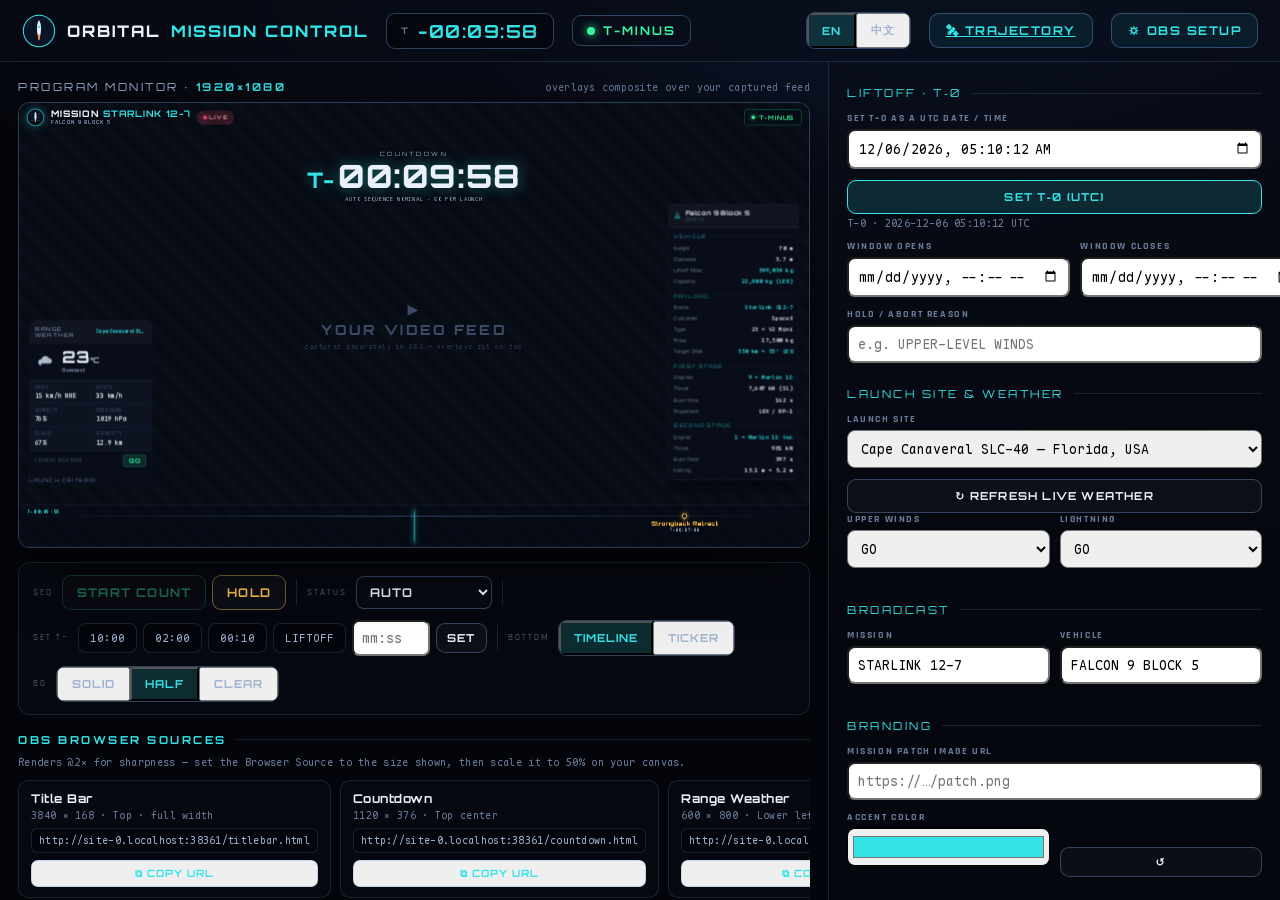
==== index.html @ 7baa27e3 "new features" ====
<!DOCTYPE html>
<html lang="en">
<head>
<meta charset="UTF-8" />
<meta name="viewport" content="width=device-width, initial-scale=1.0" />
<title>ORBITAL · Mission Control</title>
<link rel="preconnect" href="https://fonts.googleapis.com" />
<link rel="preconnect" href="https://fonts.gstatic.com" crossorigin />
<link href="https://fonts.googleapis.com/css2?family=Orbitron:wght@500;600;700;800;900&family=Rajdhani:wght@500;600;700&family=JetBrains+Mono:wght@400;500;700&display=swap" rel="stylesheet" />
<link rel="stylesheet" href="styles.css" />
<style>
body{background:radial-gradient(1200px 700px at 75% -10%,#101a33 0%,#080b16 45%,#04050a 100%);overflow:hidden}
.app{display:grid;grid-template-rows:auto 1fr;height:100vh}

/* header */
.c-top{display:flex;align-items:center;gap:18px;padding:12px 22px;border-bottom:1px solid var(--line);background:rgba(8,12,22,.6);backdrop-filter:blur(10px)}
.c-brand{display:flex;align-items:center;gap:11px;font-family:var(--display);font-weight:800;letter-spacing:2px;font-size:16px}
.c-brand svg{width:34px;height:34px}
.c-brand span{color:var(--cyan)}
.c-mini{display:flex;align-items:center;gap:8px;padding:6px 14px;border-radius:9px;border:1px solid var(--line-strong);background:rgba(0,0,0,.3);font-family:var(--display);font-weight:700;letter-spacing:1.5px}
.c-mini .lab{font-size:9px;color:var(--txt-faint);letter-spacing:2px}
.c-mini #c-clock{font-size:18px;font-variant-numeric:tabular-nums;color:var(--cyan)}
.c-status{display:flex;align-items:center;gap:8px;font-family:var(--display);font-weight:700;font-size:12px;letter-spacing:2px;padding:7px 14px;border-radius:9px;border:1px solid var(--line-strong)}
.c-status .d{width:8px;height:8px;border-radius:50%;background:currentColor;box-shadow:0 0 10px currentColor}
.c-status.go{color:var(--go)}.c-status.flight{color:#9cc0ff}.c-status.hold{color:var(--hold)}.c-status.standby{color:var(--txt-dim)}.c-status.count{color:var(--cyan)}.c-status.scrub{color:var(--orange)}.c-status.success{color:var(--go)}.c-status.destroyed{color:var(--nogo)}
.statsel{padding:7px 9px;border-radius:8px;border:1px solid var(--line-strong);background:rgba(8,12,22,.7);color:var(--txt);font-family:var(--display);font-weight:700;font-size:12px;letter-spacing:1px;cursor:pointer}
.statsel:hover{border-color:var(--cyan-deep)}
.spacer{flex:1}
.hbtn{padding:9px 16px;border:1px solid var(--line-strong);border-radius:10px;background:rgba(52,227,230,.07);color:var(--cyan);font-family:var(--display);font-weight:700;font-size:12px;letter-spacing:1.5px}
.hbtn:hover{background:rgba(52,227,230,.16)}

/* body split */
.c-body{display:grid;grid-template-columns:1fr 452px;min-height:0}
.c-left{display:flex;flex-direction:column;min-width:0;padding:18px 18px 0;gap:14px;overflow:hidden}
.c-right{border-left:1px solid var(--line);background:rgba(7,10,18,.5);overflow-y:auto;padding:18px 18px 60px}

/* preview monitor */
.monitor-wrap{position:relative}
.monitor-cap{display:flex;align-items:center;justify-content:space-between;margin-bottom:8px}
.monitor-cap .t{font-family:var(--display);font-size:11px;letter-spacing:2.5px;color:var(--txt-dim)}
.monitor-cap .t b{color:var(--cyan)}
.monitor-cap .legend{font-size:10px;color:var(--txt-faint);font-family:var(--mono)}
.monitor{position:relative;width:100%;aspect-ratio:16/9;border:1px solid var(--line-strong);border-radius:12px;overflow:hidden;background:#020306;box-shadow:0 20px 60px rgba(0,0,0,.5)}
.stage1080{position:absolute;top:0;left:0;width:1920px;height:1080px;transform-origin:top left}
.feed-note{position:absolute;inset:0;display:flex;flex-direction:column;align-items:center;justify-content:center;gap:10px;
  background:repeating-linear-gradient(45deg,#070b14,#070b14 22px,#090e18 22px,#090e18 44px);
  color:#3c4a63;font-family:var(--display);font-weight:800;letter-spacing:6px;font-size:34px;text-align:center}
.feed-note small{font-family:var(--mono);font-weight:400;letter-spacing:2px;font-size:15px;color:#2f3b52}
.ov{position:absolute;border:0;background:transparent;pointer-events:none}
.ov.hidden{display:none}

/* transport */
.transport{display:flex;align-items:center;gap:10px;flex-wrap:wrap;padding:12px 14px;border:1px solid var(--line);border-radius:12px;background:rgba(8,12,22,.5)}
.cg{display:flex;align-items:center;gap:6px}
.cg .gl{font-size:9px;letter-spacing:2px;color:var(--txt-faint);text-transform:uppercase;margin-right:3px}
.btn{padding:9px 14px;border:1px solid var(--line-strong);border-radius:9px;background:rgba(255,255,255,.03);font-family:var(--display);font-weight:700;font-size:12px;letter-spacing:1.2px;color:var(--txt);transition:.16s;white-space:nowrap}
.btn:hover{background:rgba(255,255,255,.09);border-color:var(--cyan-deep)}
.btn.go{color:var(--go);border-color:rgba(55,245,160,.45)}.btn.go:hover{background:rgba(55,245,160,.14)}
.btn.hold{color:var(--hold);border-color:rgba(255,194,77,.45)}.btn.hold:hover{background:rgba(255,194,77,.14)}
.btn.nogo{color:var(--nogo);border-color:rgba(255,85,110,.45)}.btn.nogo:hover{background:rgba(255,85,110,.14)}
.btn.sm{padding:7px 10px;font-size:11px}
.btn.disabled{opacity:.38;pointer-events:none}
.btn.on{background:rgba(52,227,230,.16);border-color:var(--cyan);color:var(--cyan)}
.preset{padding:7px 11px;border:1px solid var(--line);border-radius:8px;background:rgba(0,0,0,.3);font-family:var(--mono);font-size:11px;color:var(--txt-dim)}
.preset:hover{color:var(--cyan);border-color:var(--cyan-deep)}
.divider{width:1px;height:26px;background:var(--line)}
.seg{display:flex;border:1px solid var(--line-strong);border-radius:9px;overflow:hidden}
.seg button{padding:8px 13px;font-family:var(--display);font-weight:700;font-size:11px;letter-spacing:1px;color:var(--txt-dim)}
.seg button.on{background:rgba(52,227,230,.16);color:var(--cyan)}
input,select{font-family:var(--mono)}

/* sources */
.sources{flex:1;overflow-y:auto;padding-bottom:18px}
.sources h3{font-family:var(--display);font-size:11px;letter-spacing:2.5px;color:var(--cyan);margin:4px 0 10px;display:flex;align-items:center;gap:10px}
.sources h3::after{content:'';flex:1;height:1px;background:var(--line)}
.src-grid{display:grid;grid-template-columns:1fr 1fr 1fr;gap:9px}
.src{border:1px solid var(--line);border-radius:10px;padding:10px 12px;background:rgba(8,12,22,.5)}
.src .n{font-family:var(--display);font-weight:700;font-size:12px;letter-spacing:.5px}
.src .meta{font-family:var(--mono);font-size:10px;color:var(--txt-faint);margin-top:3px}
.src .url{font-family:var(--mono);font-size:10px;color:var(--txt-dim);margin-top:6px;white-space:nowrap;overflow:hidden;text-overflow:ellipsis;background:rgba(0,0,0,.35);padding:5px 7px;border-radius:6px;border:1px solid var(--line)}
.src .cp{margin-top:7px;width:100%;padding:6px;border:1px solid var(--line-strong);border-radius:7px;color:var(--cyan);font-family:var(--display);font-weight:700;font-size:10px;letter-spacing:1px}
.src .cp:hover{background:rgba(52,227,230,.12)}

/* right panel forms */
.sec{margin:6px 0 12px;font-family:var(--display);font-size:11px;letter-spacing:2.5px;color:var(--cyan);text-transform:uppercase;display:flex;align-items:center;gap:10px}
.sec:not(:first-child){margin-top:24px}
.sec::after{content:'';flex:1;height:1px;background:var(--line)}
.sec-opt{display:flex;align-items:center;gap:10px;margin:24px 0 12px;font-family:var(--display);font-size:11px;letter-spacing:2.5px;color:var(--cyan);text-transform:uppercase}
.sec-opt .ln{flex:1;height:1px;background:var(--line)}
.sec-opt.off{color:var(--txt-faint)}
.sw{position:relative;width:34px;height:18px;flex:none;cursor:pointer}
.sw input{opacity:0;width:0;height:0;position:absolute}
.sw > span{position:absolute;inset:0;background:rgba(255,255,255,.08);border:1px solid var(--line-strong);border-radius:20px;transition:.2s}
.sw > span::before{content:'';position:absolute;width:12px;height:12px;border-radius:50%;background:var(--txt-dim);top:2px;left:2px;transition:.2s}
.sw input:checked + span{background:rgba(52,227,230,.25);border-color:var(--cyan)}
.sw input:checked + span::before{transform:translateX(16px);background:var(--cyan)}
.opt-fields.hidden{display:none}
.field{margin-bottom:11px}
.field label{display:block;font-size:10px;letter-spacing:1.6px;color:var(--txt-faint);text-transform:uppercase;margin-bottom:5px;font-weight:700}
.field input,.field select{width:100%;padding:8px 9px;border-radius:8px}
.frow{display:grid;grid-template-columns:1fr 1fr;gap:10px}
.tpl-bar{display:flex;gap:6px;margin-bottom:12px;align-items:center}
.tpl-bar select{flex:1;padding:8px 9px;border-radius:8px;min-width:0}
.tpl-bar .btn{padding:8px 10px;font-size:10px}
.ev-editor{display:flex;flex-direction:column;gap:7px}
.ev-row{display:grid;grid-template-columns:92px 1fr auto auto;gap:6px;align-items:center}
.ev-row input{width:100%;padding:7px 8px;border-radius:7px}
.ev-row .ic{width:30px;height:30px;border:1px solid var(--line);border-radius:7px;display:flex;align-items:center;justify-content:center;font-size:14px}
.ev-row .star{color:var(--cyan)}.ev-row .star:hover{background:rgba(52,227,230,.1)}
.ev-row .del{color:var(--nogo)}.ev-row .del:hover{background:rgba(255,85,110,.12)}
.add-ev{margin-top:9px;width:100%;padding:9px;border:1px dashed var(--line-strong);border-radius:8px;color:var(--cyan);font-family:var(--display);font-weight:700;font-size:11px;letter-spacing:1.5px}
.add-ev:hover{background:rgba(52,227,230,.08)}
.hint{font-size:10.5px;color:var(--txt-faint);line-height:1.5;margin:2px 0 8px;font-family:var(--mono)}
.foot-row{display:flex;gap:10px;margin-top:18px}
.foot-row .btn{flex:1;text-align:center;padding:11px}
.btn.primary{background:rgba(52,227,230,.14);border-color:var(--cyan);color:var(--cyan)}

/* help modal */
.scrim{position:fixed;inset:0;background:rgba(2,4,10,.7);backdrop-filter:blur(4px);display:none;z-index:50;align-items:center;justify-content:center}
.scrim.on{display:flex}
.modal{width:620px;max-width:92vw;max-height:86vh;overflow-y:auto;background:linear-gradient(180deg,#0a0e1c,#070a14);border:1px solid var(--line-strong);border-radius:16px;padding:26px 28px}
.modal h2{font-family:var(--display);letter-spacing:2px;font-size:18px;margin-bottom:6px}
.modal h2 span{color:var(--cyan)}
.modal ol{margin:14px 0 14px 20px;line-height:1.85;font-size:14px;color:var(--txt-dim)}
.modal ol b{color:var(--txt)}
.modal code{font-family:var(--mono);background:rgba(52,227,230,.1);color:var(--cyan);padding:2px 6px;border-radius:5px;font-size:12.5px}
.modal .close{margin-top:14px;width:100%;padding:12px;border:1px solid var(--cyan);border-radius:10px;background:rgba(52,227,230,.12);color:var(--cyan);font-family:var(--display);font-weight:700;letter-spacing:1.5px}
.toast{position:fixed;bottom:24px;left:50%;transform:translateX(-50%) translateY(20px);z-index:60;background:rgba(8,12,22,.95);border:1px solid var(--cyan);color:var(--cyan);font-family:var(--display);font-weight:700;letter-spacing:2px;font-size:13px;padding:11px 22px;border-radius:10px;opacity:0;transition:.25s}
.toast.show{opacity:1;transform:translateX(-50%) translateY(0)}
</style>
</head>
<body>
<div class="app">
  <header class="c-top">
    <div class="c-brand">
      <svg viewBox="0 0 100 100"><circle cx="50" cy="50" r="46" fill="#0b1326" stroke="#34e3e6" stroke-width="3"/><path d="M50 18 C58 30 58 52 50 78 C42 52 42 30 50 18Z" fill="#eaf1fb"/><path d="M50 78 C46 70 46 64 50 58 C54 64 54 70 50 78Z" fill="#ff8a3d"/><circle cx="50" cy="38" r="3.5" fill="#34e3e6"/></svg>
      ORBITAL <span data-i18n="c_title">MISSION&nbsp;CONTROL</span>
    </div>
    <div class="c-mini"><span class="lab">T</span><span id="c-clock">−00:00:00</span></div>
    <div class="c-status standby" id="c-status"><span class="d"></span><span id="c-status-t">STANDBY</span></div>
    <div class="spacer"></div>
    <div class="seg" id="lang-seg"><button id="lang-en">EN</button><button id="lang-zh">中文</button></div>
    <a class="hbtn" id="btn-traj" href="trajectory.html" target="_blank" rel="noopener" data-i18n="c_trajectory">🛰 TRAJECTORY</a>
    <button class="hbtn" id="btn-help" data-i18n="c_obs_setup">⛭ OBS SETUP</button>
  </header>

  <div class="c-body">
    <!-- LEFT: preview + transport + sources -->
    <section class="c-left">
      <div class="monitor-wrap">
        <div class="monitor-cap">
          <div class="t"><span data-i18n="c_monitor">PROGRAM MONITOR</span> · <b>1920×1080</b></div>
          <div class="legend" data-i18n="c_monitor_legend">overlays composite over your captured feed</div>
        </div>
        <div class="monitor" id="monitor">
          <div class="stage1080" id="stage1080">
            <div class="feed-note">▶ <span data-i18n="c_feed_note">YOUR VIDEO FEED</span><small data-i18n="c_feed_sub">captured separately in OBS — overlays sit on top</small></div>
            <iframe class="ov" id="ov-title"     src="titlebar.html?s=1"  scrolling="no" style="left:0;top:0;width:1920px;height:84px"></iframe>
            <iframe class="ov" id="ov-countdown" src="countdown.html?s=1" scrolling="no" style="left:680px;top:84px;width:560px;height:188px"></iframe>
            <iframe class="ov" id="ov-weather"   src="weather.html?s=1"   scrolling="no" style="left:24px;top:528px;width:300px;height:400px"></iframe>
            <iframe class="ov" id="ov-rocket"    src="rocket.html?s=1"    scrolling="no" style="left:1576px;top:244px;width:320px;height:706px"></iframe>
            <iframe class="ov" id="ov-timeline"  src="timeline.html?s=1"  scrolling="no" style="left:0;top:976px;width:1920px;height:104px"></iframe>
            <iframe class="ov" id="ov-ticker"    src="ticker.html?s=1"    scrolling="no" style="left:0;top:1008px;width:1920px;height:72px"></iframe>
          </div>
        </div>
      </div>

      <div class="transport">
        <div class="cg"><span class="gl" data-i18n="c_seq">SEQ</span>
          <button class="btn go" id="btn-start" data-i18n="c_start">START COUNT</button>
          <button class="btn hold" id="btn-hold">HOLD</button>
        </div>
        <div class="divider"></div>
        <div class="cg"><span class="gl" data-i18n="c_status">STATUS</span>
          <select id="sel-status" class="statsel"></select>
        </div>
        <div class="divider"></div>
        <div class="cg"><span class="gl" data-i18n="c_sett">SET T−</span>
          <button class="preset" data-t="600">10:00</button>
          <button class="preset" data-t="120">02:00</button>
          <button class="preset" data-t="10">00:10</button>
          <button class="preset" data-t="0" data-i18n="c_liftoff">LIFTOFF</button>
          <input id="set-input" data-i18n-ph="ph_mmss" placeholder="mm:ss" style="width:78px;padding:7px 8px;border-radius:7px" />
          <button class="btn sm" id="btn-set" data-i18n="c_set">SET</button>
        </div>
        <div class="divider"></div>
        <div class="cg"><span class="gl" data-i18n="c_bottom">BOTTOM</span>
          <div class="seg"><button id="seg-tl" class="on" data-i18n="c_timeline">TIMELINE</button><button id="seg-tk" data-i18n="c_ticker">TICKER</button></div>
        </div>
        <div class="cg"><span class="gl" data-i18n="c_bg">BG</span>
          <div class="seg" id="bg-seg"><button id="bg-solid" data-i18n="c_bg_solid">SOLID</button><button id="bg-half" data-i18n="c_bg_half">HALF</button><button id="bg-clear" data-i18n="c_bg_clear">CLEAR</button></div>
        </div>
      </div>

      <div class="sources">
        <h3 data-i18n="c_sources">OBS BROWSER SOURCES</h3>
        <div class="hint" data-i18n="src_dpi" style="margin:-2px 0 10px">Renders @2× for sharpness — set the Browser Source to the size shown, then scale it to 50% on your canvas.</div>
        <div class="src-grid" id="src-grid"></div>
      </div>
    </section>

    <!-- RIGHT: config -->
    <aside class="c-right">
      <div class="sec" data-i18n="sec_t0">Liftoff · T‑0</div>
      <div class="field"><label data-i18n="f_t0utc">Set T‑0 as a UTC date / time</label><input type="datetime-local" id="f-t0utc" step="1" /></div>
      <button class="btn sm primary" id="btn-t0utc" style="width:100%;padding:9px" data-i18n="c_sett0utc">SET T‑0 (UTC)</button>
      <div class="hint" id="t0-readout">T‑0: not set</div>
      <div class="frow"><div class="field"><label data-i18n="c_win_open">Window opens (UTC)</label><input type="datetime-local" id="f-winopen" step="60" /></div><div class="field"><label data-i18n="c_win_close">Window closes (UTC)</label><input type="datetime-local" id="f-winclose" step="60" /></div></div>
      <div class="field"><label data-i18n="c_holdreason">Hold / abort reason</label><input id="f-holdReason" placeholder="e.g. UPPER-LEVEL WINDS" /></div>

      <div class="sec" data-i18n="sec_site_wx">Launch Site &amp; Weather</div>
      <div class="field"><label data-i18n="f_site">Launch Site</label><select id="f-site"></select></div>
      <button class="btn sm" id="btn-wx" style="width:100%;padding:9px" data-i18n="c_refresh_wx">↻ REFRESH LIVE WEATHER</button>
      <div class="frow"><div class="field"><label data-i18n="wx_c_upperwind">Upper Winds</label><select id="f-cwUpper"><option value="go">GO</option><option value="nogo">NO-GO</option></select></div><div class="field"><label data-i18n="wx_c_lightning">Lightning</label><select id="f-cwLight"><option value="go">GO</option><option value="nogo">NO-GO</option></select></div></div>

      <div class="sec" data-i18n="sec_broadcast">Broadcast</div>
      <div class="frow">
        <div class="field"><label data-i18n="f_mission">Mission</label><input id="f-mission" /></div>
        <div class="field"><label data-i18n="f_vehicle">Vehicle</label><input id="f-vehicle" /></div>
      </div>

      <div class="sec" data-i18n="c_branding">Branding</div>
      <div class="field"><label data-i18n="c_patch">Mission patch image URL</label><input id="f-patch" placeholder="https://…/patch.png" /></div>
      <div class="frow" style="align-items:flex-end"><div class="field"><label data-i18n="c_accent">Accent color</label><input type="color" id="f-accent" style="height:38px;padding:3px;cursor:pointer" /></div><button class="btn sm" id="btn-accent-reset" title="Reset accent">↺</button></div>

      <div class="sec" data-i18n="sec_vspec">Vehicle Spec</div>
      <div class="tpl-bar">
        <select id="tpl-select" title="Built-in vehicle presets"></select>
        <button class="btn sm" id="tpl-load" data-i18n="c_loadpreset">LOAD PRESET</button>
      </div>
      <div class="tpl-bar">
        <button class="btn sm primary" id="prof-save" style="flex:1" data-i18n="c_saveprofile">⤓ SAVE PROFILE</button>
        <button class="btn sm" id="prof-load" style="flex:1" data-i18n="c_loadprofile">⤒ LOAD PROFILE</button>
      </div>
      <div class="hint" data-i18n="c_profile_hint">A profile is one .json file with the rocket spec and the flight timeline — easy to reload or share.</div>
      <div class="frow"><div class="field"><label data-i18n="f_name">Name</label><input id="f-name" /></div><div class="field"><label data-i18n="f_operator">Operator</label><input id="f-operator" /></div></div>
      <div class="frow"><div class="field"><label data-i18n="f_height">Height</label><input id="f-height" /></div><div class="field"><label data-i18n="f_diameter">Diameter</label><input id="f-diameter" /></div></div>
      <div class="frow"><div class="field"><label data-i18n="f_mass">Liftoff Mass</label><input id="f-mass" /></div><div class="field"><label data-i18n="f_payload">Capacity (LEO)</label><input id="f-payload" /></div></div>

      <div class="sec-opt off" id="sec-p"><span data-i18n="sec_payload">Payload</span> <span class="ln"></span><label class="sw"><input type="checkbox" id="en-p"><span></span></label></div>
      <div class="opt-fields hidden" id="fields-p">
        <div class="frow"><div class="field"><label data-i18n="p_name">Name</label><input id="f-pName" /></div><div class="field"><label data-i18n="p_customer">Customer</label><input id="f-pCustomer" /></div></div>
        <div class="field"><label data-i18n="p_type">Type</label><input id="f-pType" /></div>
        <div class="frow"><div class="field"><label data-i18n="p_mass">Mass</label><input id="f-pMass" /></div><div class="field"><label data-i18n="p_orbit">Target Orbit</label><input id="f-pOrbit" /></div></div>
      </div>

      <div class="sec-opt off" id="sec-b"><span data-i18n="sec_boosters">Boosters</span> <span class="ln"></span><label class="sw"><input type="checkbox" id="en-b"><span></span></label></div>
      <div class="opt-fields hidden" id="fields-b">
        <div class="field"><label data-i18n="f_motors">Motors</label><input id="f-bEng" data-i18n-ph="ph_boosters" placeholder="e.g. 4 × GEM-63" /></div>
        <div class="frow"><div class="field"><label data-i18n="f_thrust">Thrust</label><input id="f-bThrust" /></div><div class="field"><label data-i18n="f_burn">Burn Time</label><input id="f-bBurn" /></div></div>
      </div>

      <div class="sec" data-i18n="sec_s1">First Stage</div>
      <div class="field"><label data-i18n="f_engines">Engines</label><input id="f-s1eng" /></div>
      <div class="frow"><div class="field"><label data-i18n="f_thrust">Thrust</label><input id="f-s1thrust" /></div><div class="field"><label data-i18n="f_burn">Burn Time</label><input id="f-s1burn" /></div></div>
      <div class="field"><label data-i18n="f_prop">Propellant</label><input id="f-s1prop" /></div>

      <div class="sec" data-i18n="sec_s2">Second Stage</div>
      <div class="field"><label data-i18n="f_engine">Engine</label><input id="f-s2eng" /></div>
      <div class="frow"><div class="field"><label data-i18n="f_thrust">Thrust</label><input id="f-s2thrust" /></div><div class="field"><label data-i18n="f_burn">Burn Time</label><input id="f-s2burn" /></div></div>
      <div class="field"><label data-i18n="f_fairing">Fairing</label><input id="f-fairing" /></div>

      <div class="sec-opt off" id="sec-s3"><span data-i18n="sec_s3">Third Stage</span> <span class="ln"></span><label class="sw"><input type="checkbox" id="en-s3"><span></span></label></div>
      <div class="opt-fields hidden" id="fields-s3">
        <div class="field"><label data-i18n="f_engine">Engine</label><input id="f-s3eng" /></div>
        <div class="frow"><div class="field"><label data-i18n="f_thrust">Thrust</label><input id="f-s3thrust" /></div><div class="field"><label data-i18n="f_burn">Burn Time</label><input id="f-s3burn" /></div></div>
      </div>

      <div class="sec-opt off" id="sec-us"><span data-i18n="sec_us">Upper Stage</span> <span class="ln"></span><label class="sw"><input type="checkbox" id="en-us"><span></span></label></div>
      <div class="opt-fields hidden" id="fields-us">
        <div class="field"><label data-i18n="f_engine">Engine</label><input id="f-usEng" data-i18n-ph="ph_upper" placeholder="e.g. kick stage / Centaur" /></div>
        <div class="frow"><div class="field"><label data-i18n="f_thrust">Thrust</label><input id="f-usThrust" /></div><div class="field"><label data-i18n="f_burn">Burn Time</label><input id="f-usBurn" /></div></div>
      </div>

      <div class="sec" data-i18n="sec_ftimeline">Flight Timeline</div>
      <div class="hint" data-i18n="c_timeline_hint">Time accepts T+02:35, -1:00, or 145 (seconds). ★ marks a major milestone. Events drive the moving timeline &amp; the “next event” callouts.</div>
      <div class="ev-editor" id="ev-editor"></div>
      <button class="add-ev" id="add-ev" data-i18n="c_addevent">+ ADD EVENT</button>

      <div class="foot-row">
        <button class="btn nogo" id="btn-reset" data-i18n="c_reset">RESET ALL</button>
      </div>
    </aside>
  </div>
</div>

<!-- help -->
<div class="scrim" id="scrim">
  <div class="modal">
    <h2 data-i18n="h_title">OBS SETUP</h2>
    <p class="hint" data-i18n="h_intro">This control panel runs the show. Each overlay is its own transparent page you add to OBS as a Browser Source — they all sync to whatever you do here.</p>
    <ol>
      <li data-i18n="h_li1">In OBS: + → Browser for each source. Tick “Local file” (or paste the served URL) and set the listed size.</li>
      <li data-i18n="h_li2">Position &amp; scale each source on your canvas — the Program Monitor here shows the reference layout.</li>
      <li data-i18n="h_li3">Add your video capture (window / display / camera) as the bottom layer so overlays sit on top.</li>
      <li data-i18n="h_li4">Keep this page open (it can be its own dock / window). Every control here updates all sources instantly.</li>
      <li data-i18n="h_li5">Use TIMELINE or TICKER for the lower band — enable the matching OBS source.</li>
    </ol>
    <p class="hint" data-i18n="h_sync">Sync uses the browser’s shared storage on this machine. For best reliability serve the folder over a local URL and use that URL for every source + this panel.</p>
    <button class="close" id="help-close" data-i18n="h_gotit">GOT IT</button>
  </div>
</div>

<input type="file" id="profile-file" accept=".json,application/json" style="display:none" />
<div class="toast" id="toast"></div>

<script src="common.js"></script>
<script>
let state = readState();

const SOURCES=[
  {f:'titlebar.html', nk:'src_titlebar',  size:'3840 × 168',       pk:'pos_top'},
  {f:'countdown.html',nk:'src_countdown', size:'1120 × 376',       pk:'pos_topcenter'},
  {f:'weather.html',  nk:'src_weather',   size:'600 × 800',        pk:'pos_lowerleft'},
  {f:'rocket.html',   nk:'src_rocket',    size:'640 × 1344–1900',  pk:'pos_right'},
  {f:'timeline.html', nk:'src_timeline',  size:'3840 × 208',       pk:'pos_bottom'},
  {f:'ticker.html',   nk:'src_ticker',    size:'3840 × 144',       pk:'pos_bottom_alt'},
];

/* ---- built-in vehicle presets (spec only) ---- */
const BUILTIN_TEMPLATES=[
  {name:'Falcon 9 Block 5', rocket:{name:'Falcon 9 Block 5',operator:'SPACEX',height:'70 m',diameter:'3.7 m',mass:'549,054 kg',payload:'22,800 kg (LEO)',s1eng:'9 × Merlin 1D',s1thrust:'7,607 kN (SL)',s1burn:'162 s',s1prop:'LOX / RP-1',s2eng:'1 × Merlin 1D Vac',s2thrust:'981 kN',s2burn:'397 s',fairing:'13.1 m × 5.2 m'}},
  {name:'Long March 2F', rocket:{name:'Long March 2F',operator:'CASC',height:'62 m',diameter:'3.35 m',mass:'464,000 kg',payload:'8,400 kg (LEO)',hasB:true,bEng:'4 × YF-20B (strap-on)',bThrust:'2,962 kN',bBurn:'128 s',s1eng:'4 × YF-20B (core)',s1thrust:'2,962 kN (SL)',s1burn:'160 s',s1prop:'N₂O₄ / UDMH',s2eng:'1 × YF-24B',s2thrust:'742 kN',s2burn:'300 s',fairing:'LES tower · ⌀3.8 m'}},
  {name:'Long March 5', rocket:{name:'Long March 5',operator:'CASC',height:'57 m',diameter:'5.0 m',mass:'869,000 kg',payload:'25,000 kg (LEO)',hasB:true,bEng:'4 × (2 × YF-100)',bThrust:'9,807 kN',bBurn:'173 s',s1eng:'2 × YF-77 (core)',s1thrust:'1,400 kN',s1burn:'475 s',s1prop:'LH₂/LOX · LOX/Kero',s2eng:'2 × YF-75D',s2thrust:'176 kN',s2burn:'700 s',fairing:'12.3 m × 5.2 m'}},
  {name:'Electron', rocket:{name:'Electron',operator:'ROCKET LAB',height:'18 m',diameter:'1.2 m',mass:'13,000 kg',payload:'300 kg (LEO)',s1eng:'9 × Rutherford',s1thrust:'224 kN (SL)',s1burn:'154 s',s1prop:'LOX / RP-1',s2eng:'1 × Rutherford Vac',s2thrust:'25.8 kN',s2burn:'343 s',fairing:'2.5 m × 1.2 m',hasUS:true,usEng:'1 × Curie (kick)',usThrust:'0.12 kN',usBurn:'restartable'}},
];
function buildTemplateSelect(){
  $('tpl-select').innerHTML=BUILTIN_TEMPLATES.map(t=>`<option value="${esc(t.name)}">${esc(t.name)}</option>`).join('');
}
$('tpl-load').onclick=()=>{
  const t=BUILTIN_TEMPLATES.find(x=>x.name===$('tpl-select').value); if(!t) return;
  state.rocket=Object.assign({}, t.rocket);
  state.vehicle=(t.rocket.name||state.vehicle).toUpperCase();
  commit(); fillForms(); toast('PRESET LOADED');
};

/* ---- profile files (rocket spec + flight timeline, portable) ---- */
const safeName = s => (String(s||'profile').trim().replace(/[^\w.-]+/g,'_').slice(0,60) || 'profile');
$('prof-save').onclick=()=>{
  const data={ type:'orbital-profile', version:1, name:state.rocket.name, mission:state.mission, vehicle:state.vehicle,
               rocket:Object.assign({},state.rocket), events:state.events.map(e=>({t:e.t,l:e.l,m:!!e.m})) };
  const blob=new Blob([JSON.stringify(data,null,2)],{type:'application/json'});
  const url=URL.createObjectURL(blob);
  const a=document.createElement('a'); a.href=url; a.download=safeName(state.rocket.name)+'.orbital.json';
  document.body.appendChild(a); a.click(); a.remove(); URL.revokeObjectURL(url);
  toast('PROFILE SAVED');
};
$('prof-load').onclick=()=>$('profile-file').click();
$('profile-file').onchange=e=>{ const f=e.target.files[0]; if(f) loadProfileFile(f); e.target.value=''; };
function loadProfileFile(file){
  const r=new FileReader();
  r.onload=()=>{
    let d; try{ d=JSON.parse(r.result); }catch(_){ toast('INVALID FILE'); return; }
    if(!d || typeof d!=='object' || !d.rocket){ toast('NOT AN ORBITAL PROFILE'); return; }
    state.rocket=Object.assign({}, d.rocket);
    if(Array.isArray(d.events)) state.events=d.events.map(ev=>({t:Number(ev.t)||0, l:String(ev.l||''), m:!!ev.m}));
    if(typeof d.mission==='string') state.mission=d.mission;
    if(typeof d.vehicle==='string') state.vehicle=d.vehicle;
    commit(); fillForms(); buildEventEditor();
    toast('PROFILE LOADED · '+(d.rocket.name||'unnamed'));
  };
  r.onerror=()=>toast('READ ERROR');
  r.readAsText(file);
}

/* ---- commit: write shared state, all overlays + preview update ---- */
function commit(){ writeState(state); reflectT0(); }

/* ---- UTC T-0 helpers ---- */
const p2=n=>String(n).padStart(2,'0');
function utcString(ms){ const d=new Date(ms); return `${d.getUTCFullYear()}-${p2(d.getUTCMonth()+1)}-${p2(d.getUTCDate())} ${p2(d.getUTCHours())}:${p2(d.getUTCMinutes())}:${p2(d.getUTCSeconds())} UTC`; }
function epochToUTCLocalInput(ms){ const d=new Date(ms); return `${d.getUTCFullYear()}-${p2(d.getUTCMonth()+1)}-${p2(d.getUTCDate())}T${p2(d.getUTCHours())}:${p2(d.getUTCMinutes())}:${p2(d.getUTCSeconds())}`; }
function parseUTCLocalInput(v){ const m=(v||'').match(/^(\d{4})-(\d{2})-(\d{2})T(\d{2}):(\d{2})(?::(\d{2}))?$/); return m? Date.UTC(+m[1],+m[2]-1,+m[3],+m[4],+m[5],+(m[6]||0)) : null; }
function reflectT0(){
  const t0=state.clock.t0, inp=$('f-t0utc'), out=$('t0-readout');
  if(!out||!inp) return;
  out.textContent = t0==null ? tr('t0_notset',state.lang) : tr('t0_prefix',state.lang)+utcString(t0);
  if(t0!=null && document.activeElement!==inp) inp.value=epochToUTCLocalInput(t0);
}

/* ---- preview scaling ---- */
function updateScale(){ const m=$('monitor'); const s=m.clientWidth/1920; $('stage1080').style.transform=`scale(${s})`; }
new ResizeObserver(updateScale).observe(document.getElementById('monitor'));
window.addEventListener('resize',updateScale);

/* ---- header live clock ---- */
function tickHeader(){
  const t=currentT(state.clock);
  $('c-clock').textContent = (t==null?'−00:00:00':(t<=0?'−':'+')+fmt(t).str);
  const si=resolveStatus(state); $('c-status').className='c-status '+si.cls; $('c-status-t').textContent=tr(si.key,state.lang);
  requestAnimationFrame(tickHeader);
}

/* ---- mission status ---- */
function buildStatusSelect(){ const sel=$('sel-status'); sel.innerHTML=STATUSES.map(s=>`<option value="${s.k}">${esc(tr(s.i,state.lang))}</option>`).join(''); sel.value=state.status||'auto'; }
$('sel-status').onchange=()=>{ state.status=$('sel-status').value; commit(); };

/* ---- weather ---- */
function refreshWeather(){ fetchWeather(state.site).then(w=>{ state.weather=w; commit(); }); }

/* ---- sequence controls ---- */
$('btn-start').onclick=()=>{ if(state.clock.mode==='counting'||state.clock.mode==='hold') return; state.clock=clkSetCountdown(600); commit(); syncStartLabel(); };
$('btn-hold').onclick=()=>{ if(state.clock.mode==='idle'||state.clock.t0==null) return; state.clock = state.clock.mode==='hold'?clkResume(state.clock):clkHold(state.clock); commit(); syncStartLabel(); };
document.querySelectorAll('.preset').forEach(b=>b.onclick=()=>{ const t=+b.dataset.t; state.clock=clkSetCountdown(t===0?0.0001:t); commit(); syncStartLabel(); });
$('btn-set').onclick=()=>{ const v=$('set-input').value.trim(); if(!v) return; state.clock=clkSetCountdown(Math.abs(parseT(v))); commit(); syncStartLabel(); };
$('set-input').addEventListener('keydown',e=>{ if(e.key==='Enter') $('btn-set').click(); });
function syncStartLabel(){
  const m=state.clock.mode, active=(m==='counting'||m==='hold'), holding=(m==='hold');
  $('btn-start').classList.toggle('disabled', active);
  const h=$('btn-hold');
  h.classList.toggle('disabled', !active);
  h.textContent = tr(holding?'c_resume':'c_hold', state.lang);
  h.classList.toggle('go', holding);
  h.classList.toggle('hold', !holding);
}
setInterval(syncStartLabel,400);

/* ---- language ---- */
function setLang(lang){
  state.lang=lang; commit();
  applyI18n(document, lang);
  buildSources(); buildTemplateSelect(); buildStatusSelect(); reflectT0(); syncStartLabel();
  $('lang-en').classList.toggle('on', lang==='en');
  $('lang-zh').classList.toggle('on', lang==='zh');
}
$('lang-en').onclick=()=>setLang('en');
$('lang-zh').onclick=()=>setLang('zh');

/* ---- bottom view toggle ---- */
function setBottom(v){ state.bottomView=v; $('seg-tl').classList.toggle('on',v==='timeline'); $('seg-tk').classList.toggle('on',v==='ticker'); $('ov-timeline').classList.toggle('hidden',v!=='timeline'); $('ov-ticker').classList.toggle('hidden',v!=='ticker'); commit(); }
$('seg-tl').onclick=()=>setBottom('timeline');
$('seg-tk').onclick=()=>setBottom('ticker');
function setBg(level){ state.tlBg=level; delete state.tlClear; ['solid','half','clear'].forEach(l=>$('bg-'+l).classList.toggle('on', l===level)); commit(); }
$('bg-solid').onclick=()=>setBg('solid');
$('bg-half').onclick=()=>setBg('half');
$('bg-clear').onclick=()=>setBg('clear');

/* ---- UTC T-0 setter ---- */
$('btn-t0utc').onclick=()=>{ const e=parseUTCLocalInput($('f-t0utc').value); if(e==null){ toast('ENTER A VALID DATE/TIME'); return; } state.clock=clkSetT0(e); commit(); syncStartLabel(); toast('T‑0 SET · '+utcString(e)); };
$('f-t0utc').addEventListener('keydown',ev=>{ if(ev.key==='Enter') $('btn-t0utc').click(); });

/* ---- forms ---- */
function buildSiteSelect(){ const sel=$('f-site'); sel.innerHTML=Object.entries(SITES).map(([k,v])=>`<option value="${k}">${v.name} — ${v.region}</option>`).join(''); sel.value=state.site; sel.onchange=()=>{ state.site=sel.value; commit(); refreshWeather(); }; }
$('btn-wx').onclick=refreshWeather;

const TXT=['mission','vehicle','patch','holdReason'];
const RKT=['name','operator','height','diameter','mass','payload','pName','pCustomer','pType','pMass','pOrbit','bEng','bThrust','bBurn','s1eng','s1thrust','s1burn','s1prop','s2eng','s2thrust','s2burn','fairing','s3eng','s3thrust','s3burn','usEng','usThrust','usBurn'];
const OPT=[{flag:'hasP',en:'en-p',fields:'fields-p',sec:'sec-p'},{flag:'hasB',en:'en-b',fields:'fields-b',sec:'sec-b'},{flag:'hasS3',en:'en-s3',fields:'fields-s3',sec:'sec-s3'},{flag:'hasUS',en:'en-us',fields:'fields-us',sec:'sec-us'}];
function fillForms(){
  TXT.forEach(k=>$('f-'+k).value=state[k]??'');
  RKT.forEach(k=>$('f-'+k).value=state.rocket[k]??'');
  syncOptUI();
}
function syncOptUI(){ OPT.forEach(o=>{ const on=!!state.rocket[o.flag]; $(o.en).checked=on; $(o.fields).classList.toggle('hidden',!on); $(o.sec).classList.toggle('off',!on); }); }
function bindForms(){
  TXT.forEach(k=>$('f-'+k).addEventListener('input',()=>{ state[k]=$('f-'+k).value; commit(); }));
  RKT.forEach(k=>$('f-'+k).addEventListener('input',()=>{ state.rocket[k]=$('f-'+k).value; commit(); }));
  OPT.forEach(o=>$(o.en).addEventListener('change',()=>{ state.rocket[o.flag]=$(o.en).checked; syncOptUI(); commit(); }));
}
/* ---- branding (accent) · launch window · commit criteria ---- */
const epochToInput=ms=>ms?new Date(ms).toISOString().slice(0,16):'';
function fillExtras(){
  $('f-accent').value=state.accent||'#34e3e6';
  $('f-winopen').value=epochToInput(state.winOpen); $('f-winclose').value=epochToInput(state.winClose);
  $('f-cwUpper').value=(state.criteria&&state.criteria.upperWind)||'go';
  $('f-cwLight').value=(state.criteria&&state.criteria.lightning)||'go';
  applyTheme(state);
}
$('f-accent').oninput=()=>{ state.accent=$('f-accent').value; applyTheme(state); commit(); };
$('btn-accent-reset').onclick=()=>{ state.accent='#34e3e6'; $('f-accent').value='#34e3e6'; applyTheme(state); commit(); };
$('f-winopen').onchange=()=>{ state.winOpen=parseUTCLocalInput($('f-winopen').value); commit(); };
$('f-winclose').onchange=()=>{ state.winClose=parseUTCLocalInput($('f-winclose').value); commit(); };
$('f-cwUpper').onchange=()=>{ state.criteria={...(state.criteria||{}),upperWind:$('f-cwUpper').value}; commit(); };
$('f-cwLight').onchange=()=>{ state.criteria={...(state.criteria||{}),lightning:$('f-cwLight').value}; commit(); };

/* ---- timeline editor ---- */
function buildEventEditor(){
  const wrap=$('ev-editor'); wrap.innerHTML='';
  const evs=[...state.events].sort((a,b)=>a.t-b.t);
  // keep state.events sorted so references stay valid
  state.events=evs;
  evs.forEach(ev=>{
    const r=document.createElement('div'); r.className='ev-row';
    r.innerHTML=`<input class="et" value="${fmt(ev.t).full}" /><input class="el" value="${ev.l}" placeholder="Event name" /><button class="ic star">${ev.m?'★':'☆'}</button><button class="ic del">✕</button>`;
    const et=r.querySelector('.et'), el=r.querySelector('.el'), star=r.querySelector('.star'), del=r.querySelector('.del');
    et.addEventListener('change',()=>{ ev.t=parseT(et.value); state.events.sort((a,b)=>a.t-b.t); commit(); buildEventEditor(); });
    el.addEventListener('input',()=>{ ev.l=el.value; commit(); });
    star.onclick=()=>{ ev.m=!ev.m; star.textContent=ev.m?'★':'☆'; commit(); };
    del.onclick=()=>{ state.events.splice(state.events.indexOf(ev),1); commit(); buildEventEditor(); };
    wrap.appendChild(r);
  });
}
$('add-ev').onclick=()=>{ state.events.push({t:0,l:'New Event',m:false}); commit(); buildEventEditor(); };

/* ---- reset ---- */
$('btn-reset').onclick=()=>{ if(confirm('Reset ALL mission data to defaults?')){ const lang=state.lang; state=defaultState(); state.lang=lang; state.clock=clkSetCountdown(600); commit(); buildSiteSelect(); fillForms(); buildEventEditor(); buildTemplateSelect(); buildStatusSelect(); fillExtras(); setBottom('timeline'); applyI18n(document,lang); buildSources(); refreshWeather(); toast('RESET'); } };

/* ---- sources ---- */
function buildSources(){
  const base=location.href.replace(/[^/]*$/,''), L=state.lang;
  $('src-grid').innerHTML=SOURCES.map(s=>`<div class="src"><div class="n">${esc(tr(s.nk,L))}</div><div class="meta">${s.size} · ${esc(tr(s.pk,L))}</div><div class="url" title="${base+s.f}">${base+s.f}</div><button class="cp" data-u="${base+s.f}">${esc(tr('c_copy',L))}</button></div>`).join('');
  document.querySelectorAll('.cp').forEach(b=>b.onclick=()=>{ navigator.clipboard?.writeText(b.dataset.u).then(()=>toast('URL COPIED')).catch(()=>toast(b.dataset.u)); });
}

/* ---- help + toast ---- */
$('btn-help').onclick=()=>$('scrim').classList.add('on');
$('help-close').onclick=()=>$('scrim').classList.remove('on');
$('scrim').onclick=e=>{ if(e.target===$('scrim')) $('scrim').classList.remove('on'); };
let toastTO; function toast(t){ const el=$('toast'); el.textContent=t; el.classList.add('show'); clearTimeout(toastTO); toastTO=setTimeout(()=>el.classList.remove('show'),1500); }

/* keyboard */
window.addEventListener('keydown',e=>{ if(e.target.tagName==='INPUT'||e.target.tagName==='SELECT') return; if(e.code==='Space'){ e.preventDefault(); $('btn-hold').click(); } if(e.key==='t'||e.key==='T'){ setBottom(state.bottomView==='timeline'?'ticker':'timeline'); } if(e.key==='Escape') $('scrim').classList.remove('on'); });

/* ---- init ---- */
function init(){
  if(state.clock.mode==='idle') state.clock=clkSetCountdown(600); // looks live on first open
  buildSiteSelect(); fillForms(); bindForms(); buildEventEditor(); buildSources(); buildTemplateSelect(); buildStatusSelect(); fillExtras();
  state.tlBg=bgLevel(state); ['solid','half','clear'].forEach(l=>$('bg-'+l).classList.toggle('on', l===state.tlBg));
  applyI18n(document, state.lang);
  $('lang-en').classList.toggle('on', state.lang!=='zh'); $('lang-zh').classList.toggle('on', state.lang==='zh');
  setBottom(state.bottomView||'timeline');
  commit();                 // push initial state to all overlays
  refreshWeather();
  setInterval(refreshWeather,120000);
  setInterval(()=>pushState(state), 3000);   // heartbeat: re-push so a restarted server / newly-added OBS source catches up
  syncStartLabel(); updateScale(); tickHeader();
}
init();
</script>
</body>
</html>
---- styles.css ----
/* ============================================================
   ORBITAL — shared overlay styles
   Every overlay page has a TRANSPARENT background so it can be
   layered over your captured video feed in OBS.
   ============================================================ */

/* Maple Mono — bundled locally (fonts/) so it works offline / in OBS with no CDN.
   Source: github.com/subframe7536/maple-font (via @fontsource/maple-mono). */
@font-face{font-family:'Maple Mono';font-style:normal;font-weight:400;font-display:swap;src:url('fonts/MapleMono-400.woff2') format('woff2')}
@font-face{font-family:'Maple Mono';font-style:normal;font-weight:500;font-display:swap;src:url('fonts/MapleMono-500.woff2') format('woff2')}
@font-face{font-family:'Maple Mono';font-style:normal;font-weight:700;font-display:swap;src:url('fonts/MapleMono-700.woff2') format('woff2')}

:root{
  --panel:rgba(10,15,27,.78);
  --panel-solid:#0b1020;
  --line:rgba(120,160,220,.18);
  --line-strong:rgba(120,170,230,.36);
  --txt:#eaf1fb;
  --txt-dim:#9fb2d0;
  --txt-faint:#6a7c99;
  --cyan:#34e3e6;
  --cyan-deep:#0fb6c4;
  --blue:#4a8cff;
  --go:#37f5a0;
  --hold:#ffc24d;
  --nogo:#ff556e;
  --orange:#ff8a3d;
  --glow:0 0 24px rgba(52,227,230,.25);
  --mono:'Maple Mono','JetBrains Mono',ui-monospace,Menlo,monospace;
  --display:'Orbitron',system-ui,sans-serif;
  --sans:'Rajdhani',system-ui,sans-serif;
}
*{box-sizing:border-box;margin:0;padding:0}
html,body{width:100%;height:100%}
body{font-family:var(--sans);color:var(--txt);background:transparent;-webkit-font-smoothing:antialiased;letter-spacing:.3px;overflow:hidden}
.txt-shadow{text-shadow:0 2px 10px rgba(0,0,0,.85)}

/* shared status colors */
.c-go{color:var(--go)} .c-hold{color:var(--hold)} .c-flight{color:#9cc0ff} .c-nogo{color:var(--nogo)}

/* ==================== TITLE BAR ==================== */
.titlebar{display:flex;align-items:center;gap:16px;padding:12px 18px;width:100%}
.patch{width:44px;height:44px;flex:none;filter:drop-shadow(0 0 10px rgba(52,227,230,.4))}
.patch-img{border-radius:50%;object-fit:cover;border:2px solid var(--cyan);background:#060912}
/* launch window + hold/abort reason (countdown.html) */
.cd-window{margin-top:10px;font-family:var(--mono);font-size:13px;letter-spacing:1px;color:var(--txt-dim);text-shadow:0 1px 6px rgba(0,0,0,.9)}
.cd-window .wl{font-family:var(--display);font-weight:700;letter-spacing:2px;color:var(--cyan);margin-right:6px}
.cd-window.closing{color:var(--nogo)}.cd-window.closing .wl{color:var(--nogo)}
.cd-holdreason{display:none;margin:8px auto 0;max-width:92%;font-family:var(--display);font-weight:700;font-size:14px;letter-spacing:1px;color:var(--hold);text-shadow:0 1px 6px rgba(0,0,0,.9)}
/* launch commit criteria (weather.html) */
.wx-crit-head{margin-top:14px;font-family:var(--display);font-size:12px;letter-spacing:2.5px;color:var(--txt-faint);text-transform:uppercase}
.wx-criteria{margin-top:8px;display:flex;flex-direction:column;gap:6px}
.wxc-row{display:flex;align-items:center;gap:8px}
.wxc-k{font-family:var(--display);font-size:14px;font-weight:600;color:var(--txt);flex:1}
.wxc-d{font-family:var(--mono);font-size:12px;color:var(--txt-faint)}
.wxc-s{font-family:var(--display);font-weight:800;font-size:11px;letter-spacing:1.5px;padding:3px 9px;border-radius:6px}
.wxc-s.go{color:var(--go);background:rgba(55,245,160,.12);border:1px solid rgba(55,245,160,.4)}
.wxc-s.nogo{color:var(--nogo);background:rgba(255,85,110,.12);border:1px solid rgba(255,85,110,.4)}
.tb-titles{min-width:0}
.tb-mission{font-family:var(--display);font-weight:800;font-size:22px;letter-spacing:2px;white-space:nowrap;text-shadow:0 2px 8px rgba(0,0,0,.8)}
.tb-mission b{color:var(--cyan)}
.tb-vehicle{font-size:14px;color:var(--txt-dim);letter-spacing:2.5px;text-transform:uppercase;font-weight:600;text-shadow:0 1px 6px rgba(0,0,0,.8)}
.live-pill{display:flex;align-items:center;gap:7px;padding:7px 13px;border-radius:30px;background:rgba(255,85,110,.16);border:1px solid rgba(255,85,110,.5);font-family:var(--display);font-weight:700;font-size:13px;letter-spacing:2px;color:#ff9aa8;backdrop-filter:blur(6px)}
.live-dot{width:8px;height:8px;border-radius:50%;background:var(--nogo);box-shadow:0 0 10px var(--nogo);animation:blink 1.4s infinite}
@keyframes blink{0%,55%{opacity:1}70%,100%{opacity:.25}}
.tb-spacer{flex:1}
.status-pill{display:flex;align-items:center;gap:9px;padding:9px 17px;border-radius:10px;border:1px solid var(--line-strong);background:rgba(8,12,22,.62);backdrop-filter:blur(8px);font-family:var(--display);font-weight:700;font-size:15px;letter-spacing:2px;transition:.3s}
.status-pill .sdot{width:9px;height:9px;border-radius:50%;background:currentColor;box-shadow:0 0 12px currentColor}
.status-pill.go{border-color:rgba(55,245,160,.5);color:var(--go)}
.status-pill.count{border-color:var(--line-strong);color:var(--cyan)}
.status-pill.flight{border-color:rgba(74,140,255,.5);color:#9cc0ff}
.status-pill.hold{border-color:rgba(255,194,77,.6);color:var(--hold)}
.status-pill.standby{color:var(--txt-dim)}
.status-pill.scrub{border-color:rgba(255,138,61,.55);color:var(--orange)}
.status-pill.success{border-color:rgba(55,245,160,.55);color:var(--go)}
.status-pill.destroyed{border-color:rgba(255,85,110,.6);color:var(--nogo)}
.status-pill.destroyed .sdot{animation:blink 1.1s infinite}

/* ==================== COUNTDOWN ==================== */
.countdown{display:flex;flex-direction:column;align-items:center;justify-content:center;height:100%;width:100%;text-align:center;padding:8px}
.cd-label{font-family:var(--display);font-size:14px;letter-spacing:6px;color:var(--txt-dim);margin-bottom:5px;text-transform:uppercase;text-shadow:0 1px 6px rgba(0,0,0,.85)}
.cd-clock{display:flex;align-items:baseline;gap:8px;justify-content:center;font-family:var(--display);font-weight:800;line-height:1;text-shadow:0 0 34px rgba(52,227,230,.45),0 2px 12px rgba(0,0,0,.9)}
.cd-sign{font-size:52px;color:var(--cyan)}
.cd-digits{font-size:78px;letter-spacing:2px;font-variant-numeric:tabular-nums}
.cd-clock.flight .cd-sign,.cd-clock.flight .cd-digits{color:#bcd6ff;text-shadow:0 0 34px rgba(74,140,255,.5),0 2px 12px rgba(0,0,0,.9)}
.cd-clock.hold .cd-sign,.cd-clock.hold .cd-digits{color:var(--hold);text-shadow:0 0 34px rgba(255,194,77,.5),0 2px 12px rgba(0,0,0,.9)}
.cd-sub{margin-top:8px;font-family:var(--mono);font-size:14px;color:var(--txt-dim);letter-spacing:1px;text-shadow:0 1px 6px rgba(0,0,0,.9)}
.hold-banner{display:none;margin:12px auto 0;width:max-content;padding:6px 22px;border-radius:6px;background:rgba(255,194,77,.18);border:1px solid var(--hold);color:var(--hold);font-family:var(--display);font-weight:800;letter-spacing:5px;font-size:15px;animation:pulse 1.3s infinite}
.cd-clock.hold ~ .hold-banner{display:block}
@keyframes pulse{50%{opacity:.45}}

/* ==================== WEATHER ==================== */
.weather{width:100%;background:var(--panel);border:1px solid var(--line);border-radius:14px;backdrop-filter:blur(16px);box-shadow:0 16px 50px rgba(0,0,0,.55);overflow:hidden}
.wx-head{display:flex;align-items:center;justify-content:space-between;padding:11px 14px;border-bottom:1px solid var(--line);background:rgba(255,255,255,.03)}
.wx-title{font-family:var(--display);font-size:13px;letter-spacing:2.5px;color:var(--txt-dim)}
.wx-site{font-size:13px;color:var(--cyan);font-weight:700;letter-spacing:.5px;max-width:175px;text-align:right;white-space:nowrap;overflow:hidden;text-overflow:ellipsis}
.wx-main{display:flex;align-items:center;gap:14px;padding:14px}
.wx-ico{width:52px;height:52px;flex:none}
.wx-temp{font-family:var(--display);font-weight:800;font-size:40px;line-height:1}
.wx-temp span{font-size:19px;color:var(--txt-dim)}
.wx-cond{font-size:14.5px;color:var(--txt-dim);font-weight:600;margin-top:3px}
.wx-grid{display:grid;grid-template-columns:1fr 1fr;gap:1px;background:var(--line);border-top:1px solid var(--line)}
.wx-cell{background:rgba(8,12,22,.7);padding:9px 13px}
.wx-cell .k{font-size:11.5px;letter-spacing:1.5px;color:var(--txt-faint);text-transform:uppercase}
.wx-cell .v{font-family:var(--mono);font-size:15.5px;color:var(--txt);margin-top:2px;font-weight:500}
.wx-verdict{display:flex;align-items:center;justify-content:space-between;padding:10px 14px;border-top:1px solid var(--line)}
.wx-verdict .lab{font-size:12px;letter-spacing:2px;color:var(--txt-faint);text-transform:uppercase}
.wx-badge{font-family:var(--display);font-weight:800;font-size:15px;letter-spacing:2px;padding:4px 13px;border-radius:6px}
.wx-badge.go{color:var(--go);background:rgba(55,245,160,.12);border:1px solid rgba(55,245,160,.4)}
.wx-badge.nogo{color:var(--nogo);background:rgba(255,85,110,.12);border:1px solid rgba(255,85,110,.4)}
.wx-src{font-size:10.5px;color:var(--txt-faint);letter-spacing:1px;padding:0 14px 10px;font-family:var(--mono)}

/* ==================== ROCKET INFO ==================== */
.rocket-info{width:100%;background:var(--panel);border:1px solid var(--line);border-radius:14px;backdrop-filter:blur(16px);box-shadow:0 16px 50px rgba(0,0,0,.55);overflow:hidden;display:flex;flex-direction:column}
.ri-head{display:flex;align-items:center;gap:10px;padding:12px 14px;border-bottom:1px solid var(--line);background:rgba(255,255,255,.03)}
.ri-ico{width:18px;height:18px;color:var(--cyan)}
.ri-name{font-family:var(--display);font-weight:700;font-size:15px;letter-spacing:1px}
.ri-op{font-size:11.5px;color:var(--txt-faint);letter-spacing:1.5px;text-transform:uppercase}
.ri-body{overflow-y:auto;padding:4px 0}
.ri-section{padding:9px 15px 5px}
.ri-sh{font-family:var(--display);font-size:12px;letter-spacing:2.5px;color:var(--cyan-deep);text-transform:uppercase;display:flex;align-items:center;gap:8px;margin-bottom:7px}
.ri-sh::after{content:'';flex:1;height:1px;background:var(--line)}
.ri-row{display:flex;justify-content:space-between;align-items:baseline;gap:10px;padding:4px 0}
.ri-row .k{font-size:14px;color:var(--txt-dim)}
.ri-row .v{font-family:var(--mono);font-size:14px;color:var(--txt);text-align:right;font-weight:500}
.ri-row .v.hl{color:var(--cyan)}

/* ==================== TIMELINE (line near top · all labels below · leader lines) ==================== */
.timeline{position:absolute;inset:0}
.tl-viewport{position:absolute;inset:0;overflow:hidden}
.tl-track{position:absolute;top:0;height:100%;left:0;will-change:transform}
.tl-axis{position:absolute;left:0;right:0;top:26px;height:2px;background:linear-gradient(90deg,transparent,var(--line-strong),transparent);z-index:1}
.tl-tick{position:absolute;top:22px;width:1px;height:9px;background:var(--line)}
.tl-ev{position:absolute;top:0;height:100%;width:0}
.tl-ev .dot{position:absolute;top:20px;left:50%;transform:translateX(-50%);width:13px;height:13px;border-radius:50%;background:var(--panel-solid);border:2px solid var(--txt-faint);transition:.3s;z-index:3}
/* leader line (rotated): connects the dot to its label, which the JS may shift left/right to avoid overlap */
.tl-ev .leader{position:absolute;height:1.5px;background:var(--line-strong);transform-origin:0 0;z-index:0;transition:opacity .2s}
/* labels are sized to their text (measured) so the JS can pack 2 lanes + horizontal shift without overlap */
.tl-ev .lbl{position:absolute;left:50%;transform:translateX(-50%);white-space:nowrap;font-family:var(--display);font-size:14px;font-weight:800;letter-spacing:.3px;color:var(--txt-dim);line-height:1.1;transition:color .3s,opacity .2s;text-shadow:0 1px 6px rgba(0,0,0,1)}
.tl-ev .tm{position:absolute;left:50%;transform:translateX(-50%);white-space:nowrap;font-family:var(--mono);font-size:11px;font-weight:700;color:var(--txt-dim);transition:opacity .2s;text-shadow:0 1px 6px rgba(0,0,0,1)}
.tl-ev.la .lbl{top:37px}.tl-ev.la .tm{top:53px}
.tl-ev.lb .lbl{top:68px}.tl-ev.lb .tm{top:84px}
.tl-ev.major .dot{border-color:var(--cyan);width:15px;height:15px;top:19px}
.tl-ev.major .lbl{color:var(--cyan)}
.tl-ev.major .leader{background:rgba(52,227,230,.5)}
.tl-ev.passed .dot{background:var(--go);border-color:var(--go);box-shadow:0 0 10px rgba(55,245,160,.6)}
.tl-ev.passed .lbl{color:var(--txt)}
.tl-ev.passed .leader{background:rgba(55,245,160,.5)}
.tl-ev.next .dot{border-color:var(--hold);box-shadow:0 0 12px rgba(255,194,77,.7);animation:pulse 1.2s infinite}
.tl-ev.next .lbl{color:var(--hold)}
.tl-ev.next .leader{background:var(--hold)}
.tl-playhead{position:absolute;top:6px;bottom:6px;width:2px;left:50%;background:linear-gradient(180deg,transparent,var(--cyan) 16%,var(--cyan) 84%,transparent);z-index:5;box-shadow:0 0 12px var(--cyan)}
.tl-now{position:absolute;top:6px;left:10px;z-index:6;font-family:var(--mono);font-size:11px;font-weight:700;color:var(--cyan);letter-spacing:1px;background:rgba(4,7,14,.72);padding:2px 8px;border-radius:5px;border:1px solid var(--line)}

/* bottom-band background levels (timeline + ticker) */
.timeline.bg-solid,.ticker.bg-solid{background:linear-gradient(0deg,rgba(6,10,20,.97),rgba(6,10,20,.85));backdrop-filter:blur(6px);border-top:1px solid var(--line)}
.timeline.bg-half,.ticker.bg-half{background:linear-gradient(0deg,rgba(6,10,20,.6),rgba(6,10,20,.28));backdrop-filter:blur(4px);border-top:1px solid var(--line)}
.timeline.bg-clear,.ticker.bg-clear{background:transparent;backdrop-filter:none;border-top:1px solid rgba(120,160,220,.14)}

/* ==================== TICKER ==================== */
.ticker{position:absolute;inset:0;display:flex;align-items:center;overflow:hidden}
.ticker-label{position:absolute;left:0;top:0;bottom:0;z-index:3;display:flex;align-items:center;padding:0 22px;background:linear-gradient(90deg,rgba(6,10,20,1) 72%,transparent);font-family:var(--display);font-weight:800;letter-spacing:2px;color:var(--cyan);font-size:16px;gap:9px}
.ticker-track{display:flex;white-space:nowrap;animation:scroll 50s linear infinite;will-change:transform}
.ticker:hover .ticker-track{animation-play-state:paused}
@keyframes scroll{from{transform:translateX(0)}to{transform:translateX(-50%)}}
.tk-item{display:inline-flex;align-items:center;gap:11px;padding:0 28px;font-size:18px;color:var(--txt);font-weight:600}
.tk-item .tk-k{color:var(--txt-faint);font-size:12px;letter-spacing:2px;text-transform:uppercase}
.tk-item .tk-v{font-family:var(--mono);color:var(--cyan)}
.tk-item::after{content:'◆';color:var(--line-strong);margin-left:28px;font-size:11px}
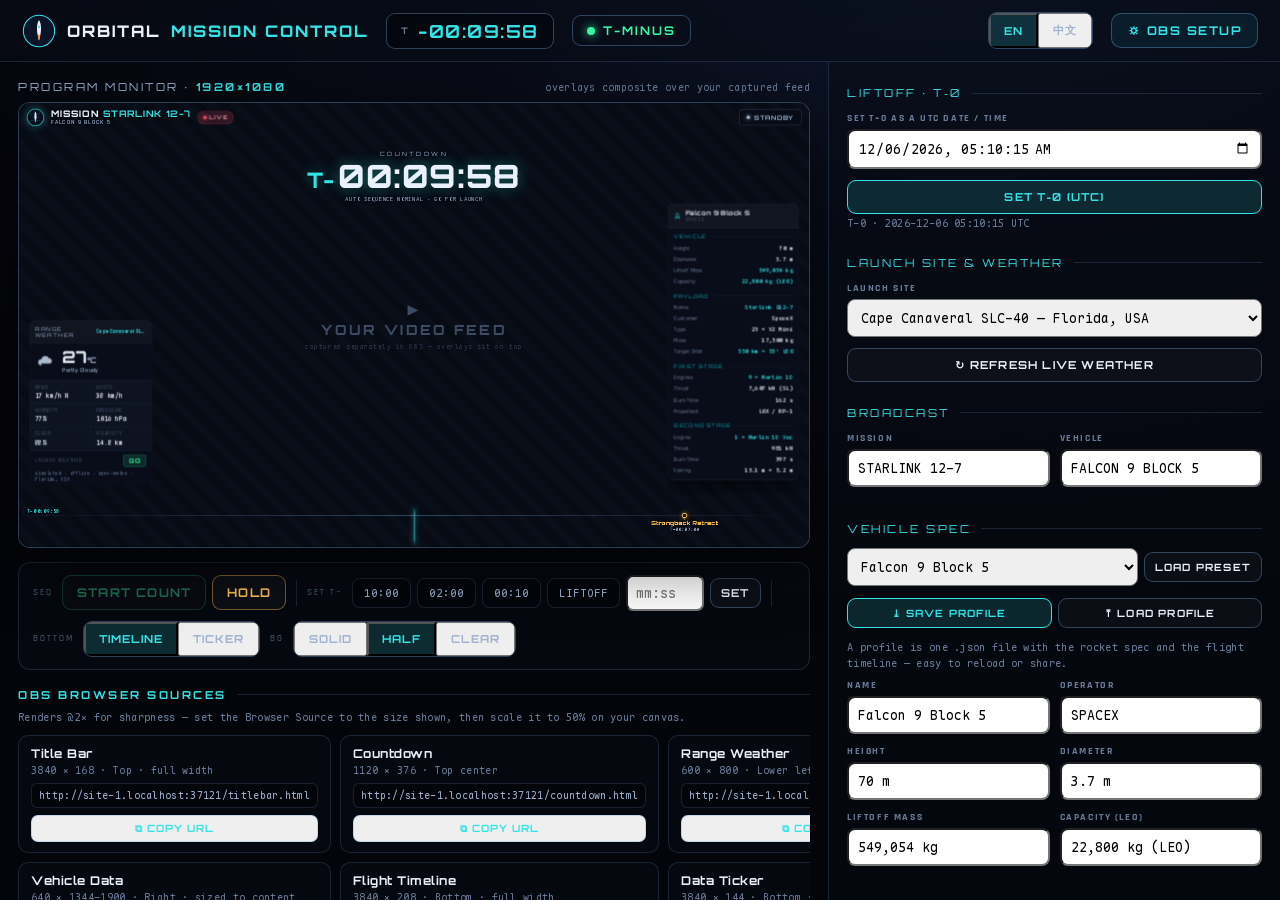
==== commit 16261af2: "fix" ====
--- a/index.html
+++ b/index.html
@@ -22,9 +22,7 @@
 .c-mini #c-clock{font-size:18px;font-variant-numeric:tabular-nums;color:var(--cyan)}
 .c-status{display:flex;align-items:center;gap:8px;font-family:var(--display);font-weight:700;font-size:12px;letter-spacing:2px;padding:7px 14px;border-radius:9px;border:1px solid var(--line-strong)}
 .c-status .d{width:8px;height:8px;border-radius:50%;background:currentColor;box-shadow:0 0 10px currentColor}
-.c-status.go{color:var(--go)}.c-status.flight{color:#9cc0ff}.c-status.hold{color:var(--hold)}.c-status.standby{color:var(--txt-dim)}.c-status.count{color:var(--cyan)}.c-status.scrub{color:var(--orange)}.c-status.success{color:var(--go)}.c-status.destroyed{color:var(--nogo)}
-.statsel{padding:7px 9px;border-radius:8px;border:1px solid var(--line-strong);background:rgba(8,12,22,.7);color:var(--txt);font-family:var(--display);font-weight:700;font-size:12px;letter-spacing:1px;cursor:pointer}
-.statsel:hover{border-color:var(--cyan-deep)}
+.c-status.go{color:var(--go)}.c-status.flight{color:#9cc0ff}.c-status.hold{color:var(--hold)}.c-status.standby{color:var(--txt-dim)}.c-status.count{color:var(--cyan)}
 .spacer{flex:1}
 .hbtn{padding:9px 16px;border:1px solid var(--line-strong);border-radius:10px;background:rgba(52,227,230,.07);color:var(--cyan);font-family:var(--display);font-weight:700;font-size:12px;letter-spacing:1.5px}
 .hbtn:hover{background:rgba(52,227,230,.16)}
@@ -140,7 +138,6 @@
     <div class="c-status standby" id="c-status"><span class="d"></span><span id="c-status-t">STANDBY</span></div>
     <div class="spacer"></div>
     <div class="seg" id="lang-seg"><button id="lang-en">EN</button><button id="lang-zh">中文</button></div>
-    <a class="hbtn" id="btn-traj" href="trajectory.html" target="_blank" rel="noopener" data-i18n="c_trajectory">🛰 TRAJECTORY</a>
     <button class="hbtn" id="btn-help" data-i18n="c_obs_setup">⛭ OBS SETUP</button>
   </header>
 
@@ -171,10 +168,6 @@
           <button class="btn hold" id="btn-hold">HOLD</button>
         </div>
         <div class="divider"></div>
-        <div class="cg"><span class="gl" data-i18n="c_status">STATUS</span>
-          <select id="sel-status" class="statsel"></select>
-        </div>
-        <div class="divider"></div>
         <div class="cg"><span class="gl" data-i18n="c_sett">SET T−</span>
           <button class="preset" data-t="600">10:00</button>
           <button class="preset" data-t="120">02:00</button>
@@ -205,23 +198,16 @@
       <div class="field"><label data-i18n="f_t0utc">Set T‑0 as a UTC date / time</label><input type="datetime-local" id="f-t0utc" step="1" /></div>
       <button class="btn sm primary" id="btn-t0utc" style="width:100%;padding:9px" data-i18n="c_sett0utc">SET T‑0 (UTC)</button>
       <div class="hint" id="t0-readout">T‑0: not set</div>
-      <div class="frow"><div class="field"><label data-i18n="c_win_open">Window opens (UTC)</label><input type="datetime-local" id="f-winopen" step="60" /></div><div class="field"><label data-i18n="c_win_close">Window closes (UTC)</label><input type="datetime-local" id="f-winclose" step="60" /></div></div>
-      <div class="field"><label data-i18n="c_holdreason">Hold / abort reason</label><input id="f-holdReason" placeholder="e.g. UPPER-LEVEL WINDS" /></div>
 
       <div class="sec" data-i18n="sec_site_wx">Launch Site &amp; Weather</div>
       <div class="field"><label data-i18n="f_site">Launch Site</label><select id="f-site"></select></div>
       <button class="btn sm" id="btn-wx" style="width:100%;padding:9px" data-i18n="c_refresh_wx">↻ REFRESH LIVE WEATHER</button>
-      <div class="frow"><div class="field"><label data-i18n="wx_c_upperwind">Upper Winds</label><select id="f-cwUpper"><option value="go">GO</option><option value="nogo">NO-GO</option></select></div><div class="field"><label data-i18n="wx_c_lightning">Lightning</label><select id="f-cwLight"><option value="go">GO</option><option value="nogo">NO-GO</option></select></div></div>
 
       <div class="sec" data-i18n="sec_broadcast">Broadcast</div>
       <div class="frow">
         <div class="field"><label data-i18n="f_mission">Mission</label><input id="f-mission" /></div>
         <div class="field"><label data-i18n="f_vehicle">Vehicle</label><input id="f-vehicle" /></div>
       </div>
-
-      <div class="sec" data-i18n="c_branding">Branding</div>
-      <div class="field"><label data-i18n="c_patch">Mission patch image URL</label><input id="f-patch" placeholder="https://…/patch.png" /></div>
-      <div class="frow" style="align-items:flex-end"><div class="field"><label data-i18n="c_accent">Accent color</label><input type="color" id="f-accent" style="height:38px;padding:3px;cursor:pointer" /></div><button class="btn sm" id="btn-accent-reset" title="Reset accent">↺</button></div>
 
       <div class="sec" data-i18n="sec_vspec">Vehicle Spec</div>
       <div class="tpl-bar">
@@ -319,18 +305,42 @@
 
 /* ---- built-in vehicle presets (spec only) ---- */
 const BUILTIN_TEMPLATES=[
-  {name:'Falcon 9 Block 5', rocket:{name:'Falcon 9 Block 5',operator:'SPACEX',height:'70 m',diameter:'3.7 m',mass:'549,054 kg',payload:'22,800 kg (LEO)',s1eng:'9 × Merlin 1D',s1thrust:'7,607 kN (SL)',s1burn:'162 s',s1prop:'LOX / RP-1',s2eng:'1 × Merlin 1D Vac',s2thrust:'981 kN',s2burn:'397 s',fairing:'13.1 m × 5.2 m'}},
-  {name:'Long March 2F', rocket:{name:'Long March 2F',operator:'CASC',height:'62 m',diameter:'3.35 m',mass:'464,000 kg',payload:'8,400 kg (LEO)',hasB:true,bEng:'4 × YF-20B (strap-on)',bThrust:'2,962 kN',bBurn:'128 s',s1eng:'4 × YF-20B (core)',s1thrust:'2,962 kN (SL)',s1burn:'160 s',s1prop:'N₂O₄ / UDMH',s2eng:'1 × YF-24B',s2thrust:'742 kN',s2burn:'300 s',fairing:'LES tower · ⌀3.8 m'}},
-  {name:'Long March 5', rocket:{name:'Long March 5',operator:'CASC',height:'57 m',diameter:'5.0 m',mass:'869,000 kg',payload:'25,000 kg (LEO)',hasB:true,bEng:'4 × (2 × YF-100)',bThrust:'9,807 kN',bBurn:'173 s',s1eng:'2 × YF-77 (core)',s1thrust:'1,400 kN',s1burn:'475 s',s1prop:'LH₂/LOX · LOX/Kero',s2eng:'2 × YF-75D',s2thrust:'176 kN',s2burn:'700 s',fairing:'12.3 m × 5.2 m'}},
-  {name:'Electron', rocket:{name:'Electron',operator:'ROCKET LAB',height:'18 m',diameter:'1.2 m',mass:'13,000 kg',payload:'300 kg (LEO)',s1eng:'9 × Rutherford',s1thrust:'224 kN (SL)',s1burn:'154 s',s1prop:'LOX / RP-1',s2eng:'1 × Rutherford Vac',s2thrust:'25.8 kN',s2burn:'343 s',fairing:'2.5 m × 1.2 m',hasUS:true,usEng:'1 × Curie (kick)',usThrust:'0.12 kN',usBurn:'restartable'}},
+  {name:'Falcon 9 Block 5',
+   rocket:{name:'Falcon 9 Block 5',operator:'SPACEX',height:'70 m',diameter:'3.7 m',mass:'549,054 kg',payload:'22,800 kg (LEO)',s1eng:'9 × Merlin 1D',s1thrust:'7,607 kN (SL)',s1burn:'162 s',s1prop:'LOX / RP-1',s2eng:'1 × Merlin 1D Vac',s2thrust:'981 kN',s2burn:'397 s',fairing:'13.1 m × 5.2 m'},
+   zh:{name:'猎鹰9号 Block 5',operator:'太空探索技术公司',height:'70 米',diameter:'3.7 米',mass:'549,054 千克',payload:'22,800 千克（近地轨道）',s1eng:'9 × 梅林 1D',s1thrust:'7,607 千牛（海平面）',s1burn:'162 秒',s1prop:'液氧 / 煤油',s2eng:'1 × 梅林 1D 真空版',s2thrust:'981 千牛',s2burn:'397 秒',fairing:'13.1 米 × 5.2 米'}},
+  {name:'Long March 2F',
+   rocket:{name:'Long March 2F',operator:'CASC',height:'62 m',diameter:'3.35 m',mass:'464,000 kg',payload:'8,400 kg (LEO)',hasB:true,bEng:'4 × YF-20B (strap-on)',bThrust:'2,962 kN',bBurn:'128 s',s1eng:'4 × YF-20B (core)',s1thrust:'2,962 kN (SL)',s1burn:'160 s',s1prop:'N₂O₄ / UDMH',s2eng:'1 × YF-24B',s2thrust:'742 kN',s2burn:'300 s',fairing:'LES tower · ⌀3.8 m'},
+   zh:{name:'长征二号F',operator:'中国航天科技集团',height:'62 米',diameter:'3.35 米',mass:'464,000 千克',payload:'8,400 千克（近地轨道）',hasB:true,bEng:'4 × YF-20B 助推器',bThrust:'2,962 千牛',bBurn:'128 秒',s1eng:'4 × YF-20B（芯级）',s1thrust:'2,962 千牛（海平面）',s1burn:'160 秒',s1prop:'四氧化二氮 / 偏二甲肼',s2eng:'1 × YF-24B',s2thrust:'742 千牛',s2burn:'300 秒',fairing:'逃逸塔 · ⌀3.8 米'}},
+  {name:'Long March 5',
+   rocket:{name:'Long March 5',operator:'CASC',height:'57 m',diameter:'5.0 m',mass:'869,000 kg',payload:'25,000 kg (LEO)',hasB:true,bEng:'4 × (2 × YF-100)',bThrust:'9,807 kN',bBurn:'173 s',s1eng:'2 × YF-77 (core)',s1thrust:'1,400 kN',s1burn:'475 s',s1prop:'LH₂/LOX · LOX/Kero',s2eng:'2 × YF-75D',s2thrust:'176 kN',s2burn:'700 s',fairing:'12.3 m × 5.2 m'},
+   zh:{name:'长征五号',operator:'中国航天科技集团',height:'57 米',diameter:'5.0 米',mass:'869,000 千克',payload:'25,000 千克（近地轨道）',hasB:true,bEng:'4 × 助推器（各 2 × YF-100）',bThrust:'9,807 千牛',bBurn:'173 秒',s1eng:'2 × YF-77（芯级）',s1thrust:'1,400 千牛',s1burn:'475 秒',s1prop:'液氢/液氧 · 液氧/煤油',s2eng:'2 × YF-75D',s2thrust:'176 千牛',s2burn:'700 秒',fairing:'12.3 米 × 5.2 米'}},
+  {name:'Electron',
+   rocket:{name:'Electron',operator:'ROCKET LAB',height:'18 m',diameter:'1.2 m',mass:'13,000 kg',payload:'300 kg (LEO)',s1eng:'9 × Rutherford',s1thrust:'224 kN (SL)',s1burn:'154 s',s1prop:'LOX / RP-1',s2eng:'1 × Rutherford Vac',s2thrust:'25.8 kN',s2burn:'343 s',fairing:'2.5 m × 1.2 m',hasUS:true,usEng:'1 × Curie (kick)',usThrust:'0.12 kN',usBurn:'restartable'},
+   zh:{name:'电子号',operator:'火箭实验室',height:'18 米',diameter:'1.2 米',mass:'13,000 千克',payload:'300 千克（近地轨道）',s1eng:'9 × 卢瑟福',s1thrust:'224 千牛（海平面）',s1burn:'154 秒',s1prop:'液氧 / 煤油',s2eng:'1 × 卢瑟福 真空版',s2thrust:'25.8 千牛',s2burn:'343 秒',fairing:'2.5 米 × 1.2 米',hasUS:true,usEng:'1 × 居里（末级）',usThrust:'0.12 千牛',usBurn:'可多次点火'}},
+  // GSLV Mk II — solid core (S139) + 4 liquid strap-ons, Vikas second stage, cryogenic third stage (CUS).
+  // `zh` holds the localized spec: LOAD PRESET applies it when the panel is in 中文.
+  {name:'GSLV Mk II',
+   rocket:{name:'GSLV Mk II',operator:'ISRO',height:'49.13 m',diameter:'2.8 m',mass:'414,750 kg',payload:'6,000 kg (LEO)',
+     hasB:true,bEng:'4 × L40H (Vikas 2)',bThrust:'4 × 680 kN',bBurn:'154 s',
+     s1eng:'1 × S139 (solid core)',s1thrust:'4,700 kN',s1burn:'100 s',s1prop:'HTPB (solid)',
+     s2eng:'1 × Vikas (GS2)',s2thrust:'800 kN',s2burn:'150 s',fairing:'3.4 m ogive',
+     hasS3:true,s3eng:'1 × CE-7.5 (CUS)',s3thrust:'73.5 kN',s3burn:'720 s'},
+   zh:{name:'GSLV Mk II',operator:'印度空间研究组织',height:'49.13 米',diameter:'2.8 米',mass:'414,750 千克',payload:'6,000 千克（近地轨道）',
+     hasB:true,bEng:'4 × L40H 液体助推器（维卡斯 2）',bThrust:'4 × 680 千牛',bBurn:'154 秒',
+     s1eng:'1 × S139 固体芯级',s1thrust:'4,700 千牛',s1burn:'100 秒',s1prop:'HTPB 固体推进剂',
+     s2eng:'1 × 维卡斯（GS2）',s2thrust:'800 千牛',s2burn:'150 秒',fairing:'3.4 米 卵形整流罩',
+     hasS3:true,s3eng:'1 × CE-7.5 低温上面级',s3thrust:'73.5 千牛',s3burn:'720 秒'}},
 ];
 function buildTemplateSelect(){
-  $('tpl-select').innerHTML=BUILTIN_TEMPLATES.map(t=>`<option value="${esc(t.name)}">${esc(t.name)}</option>`).join('');
+  const L=state.lang, sel=$('tpl-select'), cur=sel.value;   // value stays the English key; only the label localizes
+  sel.innerHTML=BUILTIN_TEMPLATES.map(t=>`<option value="${esc(t.name)}">${esc((L==='zh'&&t.zh&&t.zh.name)?t.zh.name:t.name)}</option>`).join('');
+  if(cur) sel.value=cur;                                     // keep the operator's selection across a language switch
 }
 $('tpl-load').onclick=()=>{
   const t=BUILTIN_TEMPLATES.find(x=>x.name===$('tpl-select').value); if(!t) return;
-  state.rocket=Object.assign({}, t.rocket);
-  state.vehicle=(t.rocket.name||state.vehicle).toUpperCase();
+  const spec=(state.lang==='zh' && t.zh) ? t.zh : t.rocket;   // localized spec when one exists
+  state.rocket=Object.assign({}, spec);
+  state.vehicle=(spec.name||state.vehicle).toUpperCase();
   commit(); fillForms(); toast('PRESET LOADED');
 };
 
@@ -387,13 +397,9 @@
 function tickHeader(){
   const t=currentT(state.clock);
   $('c-clock').textContent = (t==null?'−00:00:00':(t<=0?'−':'+')+fmt(t).str);
-  const si=resolveStatus(state); $('c-status').className='c-status '+si.cls; $('c-status-t').textContent=tr(si.key,state.lang);
+  const si=statusInfo(state.clock); $('c-status').className='c-status '+si.cls; $('c-status-t').textContent=tr(si.key,state.lang);
   requestAnimationFrame(tickHeader);
 }
-
-/* ---- mission status ---- */
-function buildStatusSelect(){ const sel=$('sel-status'); sel.innerHTML=STATUSES.map(s=>`<option value="${s.k}">${esc(tr(s.i,state.lang))}</option>`).join(''); sel.value=state.status||'auto'; }
-$('sel-status').onchange=()=>{ state.status=$('sel-status').value; commit(); };
 
 /* ---- weather ---- */
 function refreshWeather(){ fetchWeather(state.site).then(w=>{ state.weather=w; commit(); }); }
@@ -419,7 +425,7 @@
 function setLang(lang){
   state.lang=lang; commit();
   applyI18n(document, lang);
-  buildSources(); buildTemplateSelect(); buildStatusSelect(); reflectT0(); syncStartLabel();
+  buildSources(); buildTemplateSelect(); buildSiteSelect(); reflectT0(); syncStartLabel();
   $('lang-en').classList.toggle('on', lang==='en');
   $('lang-zh').classList.toggle('on', lang==='zh');
 }
@@ -440,10 +446,10 @@
 $('f-t0utc').addEventListener('keydown',ev=>{ if(ev.key==='Enter') $('btn-t0utc').click(); });
 
 /* ---- forms ---- */
-function buildSiteSelect(){ const sel=$('f-site'); sel.innerHTML=Object.entries(SITES).map(([k,v])=>`<option value="${k}">${v.name} — ${v.region}</option>`).join(''); sel.value=state.site; sel.onchange=()=>{ state.site=sel.value; commit(); refreshWeather(); }; }
+function buildSiteSelect(){ const sel=$('f-site'), L=state.lang; sel.innerHTML=Object.keys(SITES).map(k=>`<option value="${k}">${esc(siteName(k,L))} — ${esc(siteRegion(k,L))}</option>`).join(''); sel.value=state.site; sel.onchange=()=>{ state.site=sel.value; commit(); refreshWeather(); }; }
 $('btn-wx').onclick=refreshWeather;
 
-const TXT=['mission','vehicle','patch','holdReason'];
+const TXT=['mission','vehicle'];
 const RKT=['name','operator','height','diameter','mass','payload','pName','pCustomer','pType','pMass','pOrbit','bEng','bThrust','bBurn','s1eng','s1thrust','s1burn','s1prop','s2eng','s2thrust','s2burn','fairing','s3eng','s3thrust','s3burn','usEng','usThrust','usBurn'];
 const OPT=[{flag:'hasP',en:'en-p',fields:'fields-p',sec:'sec-p'},{flag:'hasB',en:'en-b',fields:'fields-b',sec:'sec-b'},{flag:'hasS3',en:'en-s3',fields:'fields-s3',sec:'sec-s3'},{flag:'hasUS',en:'en-us',fields:'fields-us',sec:'sec-us'}];
 function fillForms(){
@@ -457,21 +463,6 @@
   RKT.forEach(k=>$('f-'+k).addEventListener('input',()=>{ state.rocket[k]=$('f-'+k).value; commit(); }));
   OPT.forEach(o=>$(o.en).addEventListener('change',()=>{ state.rocket[o.flag]=$(o.en).checked; syncOptUI(); commit(); }));
 }
-/* ---- branding (accent) · launch window · commit criteria ---- */
-const epochToInput=ms=>ms?new Date(ms).toISOString().slice(0,16):'';
-function fillExtras(){
-  $('f-accent').value=state.accent||'#34e3e6';
-  $('f-winopen').value=epochToInput(state.winOpen); $('f-winclose').value=epochToInput(state.winClose);
-  $('f-cwUpper').value=(state.criteria&&state.criteria.upperWind)||'go';
-  $('f-cwLight').value=(state.criteria&&state.criteria.lightning)||'go';
-  applyTheme(state);
-}
-$('f-accent').oninput=()=>{ state.accent=$('f-accent').value; applyTheme(state); commit(); };
-$('btn-accent-reset').onclick=()=>{ state.accent='#34e3e6'; $('f-accent').value='#34e3e6'; applyTheme(state); commit(); };
-$('f-winopen').onchange=()=>{ state.winOpen=parseUTCLocalInput($('f-winopen').value); commit(); };
-$('f-winclose').onchange=()=>{ state.winClose=parseUTCLocalInput($('f-winclose').value); commit(); };
-$('f-cwUpper').onchange=()=>{ state.criteria={...(state.criteria||{}),upperWind:$('f-cwUpper').value}; commit(); };
-$('f-cwLight').onchange=()=>{ state.criteria={...(state.criteria||{}),lightning:$('f-cwLight').value}; commit(); };
 
 /* ---- timeline editor ---- */
 function buildEventEditor(){
@@ -493,7 +484,7 @@
 $('add-ev').onclick=()=>{ state.events.push({t:0,l:'New Event',m:false}); commit(); buildEventEditor(); };
 
 /* ---- reset ---- */
-$('btn-reset').onclick=()=>{ if(confirm('Reset ALL mission data to defaults?')){ const lang=state.lang; state=defaultState(); state.lang=lang; state.clock=clkSetCountdown(600); commit(); buildSiteSelect(); fillForms(); buildEventEditor(); buildTemplateSelect(); buildStatusSelect(); fillExtras(); setBottom('timeline'); applyI18n(document,lang); buildSources(); refreshWeather(); toast('RESET'); } };
+$('btn-reset').onclick=()=>{ if(confirm('Reset ALL mission data to defaults?')){ const lang=state.lang; state=defaultState(); state.lang=lang; state.clock=clkSetCountdown(600); commit(); buildSiteSelect(); fillForms(); buildEventEditor(); buildTemplateSelect(); setBottom('timeline'); applyI18n(document,lang); buildSources(); refreshWeather(); toast('RESET'); } };
 
 /* ---- sources ---- */
 function buildSources(){
@@ -514,7 +505,7 @@
 /* ---- init ---- */
 function init(){
   if(state.clock.mode==='idle') state.clock=clkSetCountdown(600); // looks live on first open
-  buildSiteSelect(); fillForms(); bindForms(); buildEventEditor(); buildSources(); buildTemplateSelect(); buildStatusSelect(); fillExtras();
+  buildSiteSelect(); fillForms(); bindForms(); buildEventEditor(); buildSources(); buildTemplateSelect();
   state.tlBg=bgLevel(state); ['solid','half','clear'].forEach(l=>$('bg-'+l).classList.toggle('on', l===state.tlBg));
   applyI18n(document, state.lang);
   $('lang-en').classList.toggle('on', state.lang!=='zh'); $('lang-zh').classList.toggle('on', state.lang==='zh');
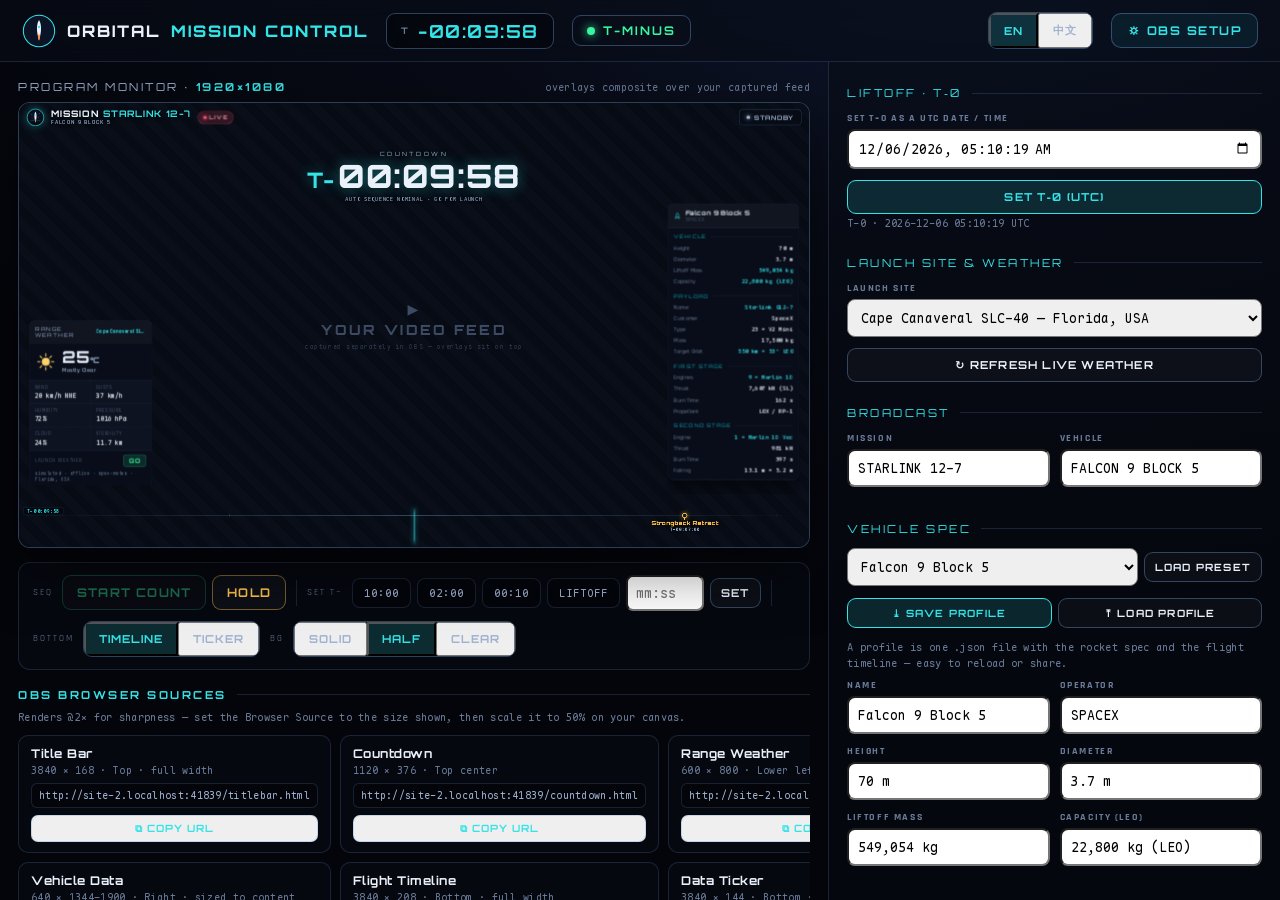
==== commit 983653b3: "fix" ====
--- a/index.html
+++ b/index.html
@@ -453,8 +453,8 @@
 const RKT=['name','operator','height','diameter','mass','payload','pName','pCustomer','pType','pMass','pOrbit','bEng','bThrust','bBurn','s1eng','s1thrust','s1burn','s1prop','s2eng','s2thrust','s2burn','fairing','s3eng','s3thrust','s3burn','usEng','usThrust','usBurn'];
 const OPT=[{flag:'hasP',en:'en-p',fields:'fields-p',sec:'sec-p'},{flag:'hasB',en:'en-b',fields:'fields-b',sec:'sec-b'},{flag:'hasS3',en:'en-s3',fields:'fields-s3',sec:'sec-s3'},{flag:'hasUS',en:'en-us',fields:'fields-us',sec:'sec-us'}];
 function fillForms(){
-  TXT.forEach(k=>$('f-'+k).value=state[k]??'');
-  RKT.forEach(k=>$('f-'+k).value=state.rocket[k]??'');
+  TXT.forEach(k=>$('f-'+k).value=state[k]!=null?state[k]:'');
+  RKT.forEach(k=>$('f-'+k).value=state.rocket[k]!=null?state.rocket[k]:'');
   syncOptUI();
 }
 function syncOptUI(){ OPT.forEach(o=>{ const on=!!state.rocket[o.flag]; $(o.en).checked=on; $(o.fields).classList.toggle('hidden',!on); $(o.sec).classList.toggle('off',!on); }); }
@@ -490,7 +490,7 @@
 function buildSources(){
   const base=location.href.replace(/[^/]*$/,''), L=state.lang;
   $('src-grid').innerHTML=SOURCES.map(s=>`<div class="src"><div class="n">${esc(tr(s.nk,L))}</div><div class="meta">${s.size} · ${esc(tr(s.pk,L))}</div><div class="url" title="${base+s.f}">${base+s.f}</div><button class="cp" data-u="${base+s.f}">${esc(tr('c_copy',L))}</button></div>`).join('');
-  document.querySelectorAll('.cp').forEach(b=>b.onclick=()=>{ navigator.clipboard?.writeText(b.dataset.u).then(()=>toast('URL COPIED')).catch(()=>toast(b.dataset.u)); });
+  document.querySelectorAll('.cp').forEach(b=>b.onclick=()=>{ if(navigator.clipboard) navigator.clipboard.writeText(b.dataset.u).then(()=>toast('URL COPIED')).catch(()=>toast(b.dataset.u)); else toast(b.dataset.u); });
 }
 
 /* ---- help + toast ---- */
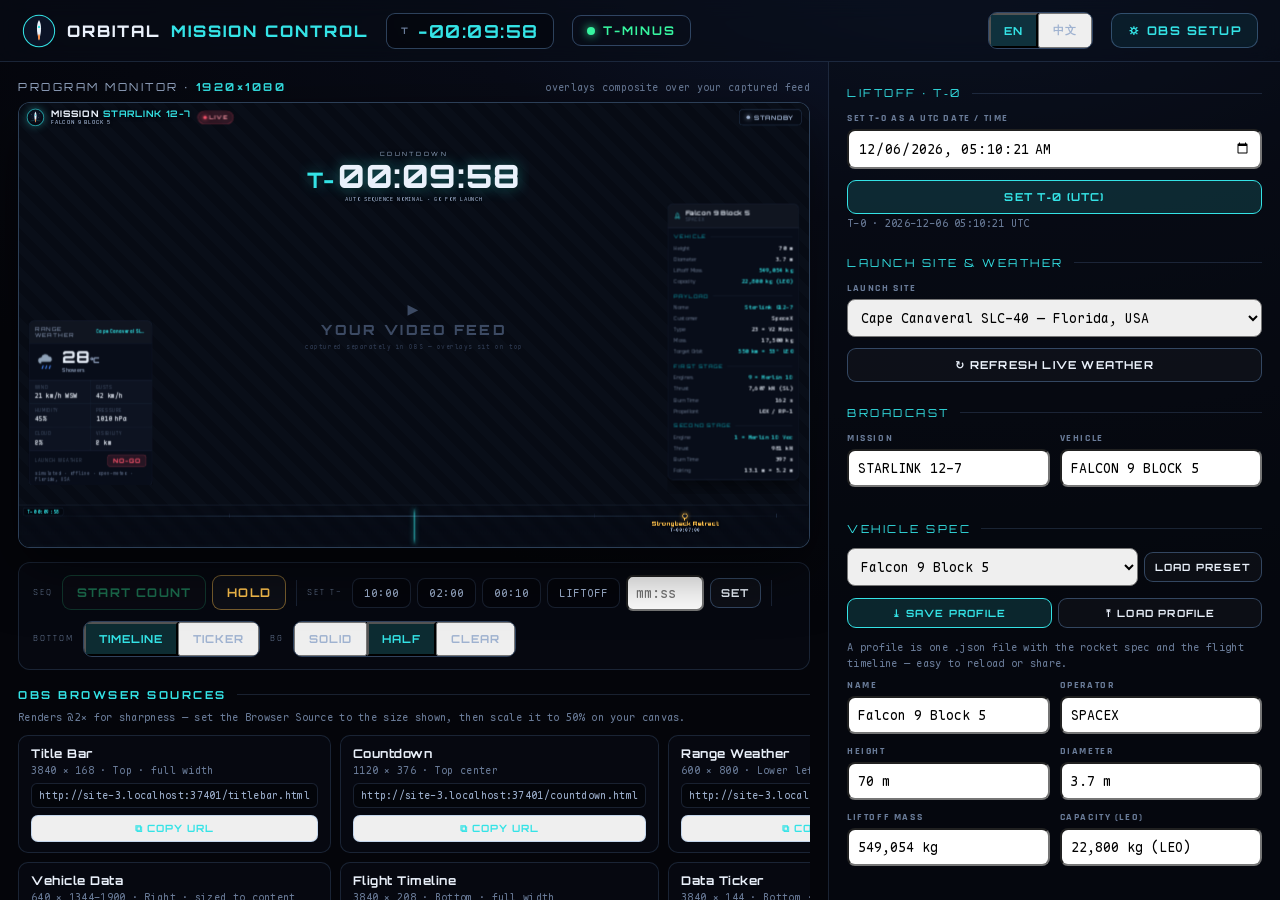
==== commit 7c2d0213: "Add Vega-C preset and Kourou ELV launch site - New site `kourouelv` (Kourou ELV, the Vega pad, 5.236" ====
--- a/index.html
+++ b/index.html
@@ -330,6 +330,19 @@
      s1eng:'1 × S139 固体芯级',s1thrust:'4,700 千牛',s1burn:'100 秒',s1prop:'HTPB 固体推进剂',
      s2eng:'1 × 维卡斯（GS2）',s2thrust:'800 千牛',s2burn:'150 秒',fairing:'3.4 米 卵形整流罩',
      hasS3:true,s3eng:'1 × CE-7.5 低温上面级',s3thrust:'73.5 千牛',s3burn:'720 秒'}},
+  // Vega-C — four stages: three solids (P120C, Zefiro 40, Zefiro 9) + the liquid, restartable AVUM+ upper stage.
+  // Flies from the ELV pad at Kourou (site key `kourouelv`).
+  {name:'Vega-C',
+   rocket:{name:'Vega-C',operator:'AVIO · ESA',height:'34.8 m',diameter:'3.4 m',mass:'210,000 kg',payload:'2,300 kg (SSO)',
+     s1eng:'1 × P120C (solid)',s1thrust:'4,500 kN',s1burn:'135 s',s1prop:'HTPB (solid)',
+     s2eng:'1 × Zefiro 40 (solid)',s2thrust:'1,304 kN',s2burn:'93 s',fairing:'⌀3.3 m',
+     hasS3:true,s3eng:'1 × Zefiro 9 (solid)',s3thrust:'317 kN',s3burn:'120 s',
+     hasUS:true,usEng:'1 × RD-843 (AVUM+)',usThrust:'2.45 kN',usBurn:'restartable'},
+   zh:{name:'织女星C',operator:'阿维奥 · 欧洲空间局',height:'34.8 米',diameter:'3.4 米',mass:'210,000 千克',payload:'2,300 千克（太阳同步轨道）',
+     s1eng:'1 × P120C 固体发动机',s1thrust:'4,500 千牛',s1burn:'135 秒',s1prop:'HTPB 固体推进剂',
+     s2eng:'1 × Zefiro 40 固体发动机',s2thrust:'1,304 千牛',s2burn:'93 秒',fairing:'⌀3.3 米 整流罩',
+     hasS3:true,s3eng:'1 × Zefiro 9 固体发动机',s3thrust:'317 千牛',s3burn:'120 秒',
+     hasUS:true,usEng:'1 × RD-843（AVUM+ 上面级）',usThrust:'2.45 千牛',usBurn:'可多次点火'}},
 ];
 function buildTemplateSelect(){
   const L=state.lang, sel=$('tpl-select'), cur=sel.value;   // value stays the English key; only the label localizes
@@ -503,8 +516,18 @@
 window.addEventListener('keydown',e=>{ if(e.target.tagName==='INPUT'||e.target.tagName==='SELECT') return; if(e.code==='Space'){ e.preventDefault(); $('btn-hold').click(); } if(e.key==='t'||e.key==='T'){ setBottom(state.bottomView==='timeline'?'ticker':'timeline'); } if(e.key==='Escape') $('scrim').classList.remove('on'); });
 
 /* ---- init ---- */
-function init(){
-  if(state.clock.mode==='idle') state.clock=clkSetCountdown(600); // looks live on first open
+async function init(){
+  // Every launch of the app starts a clean show: new T-0, stock rocket, stock timeline, default
+  // site — nothing carried over from the last stream. Reloading the panel *during* a run is not a
+  // launch, so an accidental refresh mid-broadcast keeps the live countdown intact.
+  let freshLaunch=false;
+  try{ freshLaunch=await isNewLaunch(); }catch(e){}
+  if(freshLaunch){
+    const lang=state.lang;                       // language is an operator preference, not show data
+    clearPersistedState();
+    state=defaultState(); state.lang=lang;
+    state.clock=clkSetCountdown(600);            // brand-new T-0, ten minutes out
+  } else if(state.clock.mode==='idle') state.clock=clkSetCountdown(600); // looks live on first open
   buildSiteSelect(); fillForms(); bindForms(); buildEventEditor(); buildSources(); buildTemplateSelect();
   state.tlBg=bgLevel(state); ['solid','half','clear'].forEach(l=>$('bg-'+l).classList.toggle('on', l===state.tlBg));
   applyI18n(document, state.lang);
@@ -515,6 +538,7 @@
   setInterval(refreshWeather,120000);
   setInterval(()=>pushState(state), 3000);   // heartbeat: re-push so a restarted server / newly-added OBS source catches up
   syncStartLabel(); updateScale(); tickHeader();
+  if(freshLaunch) toast(tr('c_freshlaunch', state.lang));
 }
 init();
 </script>
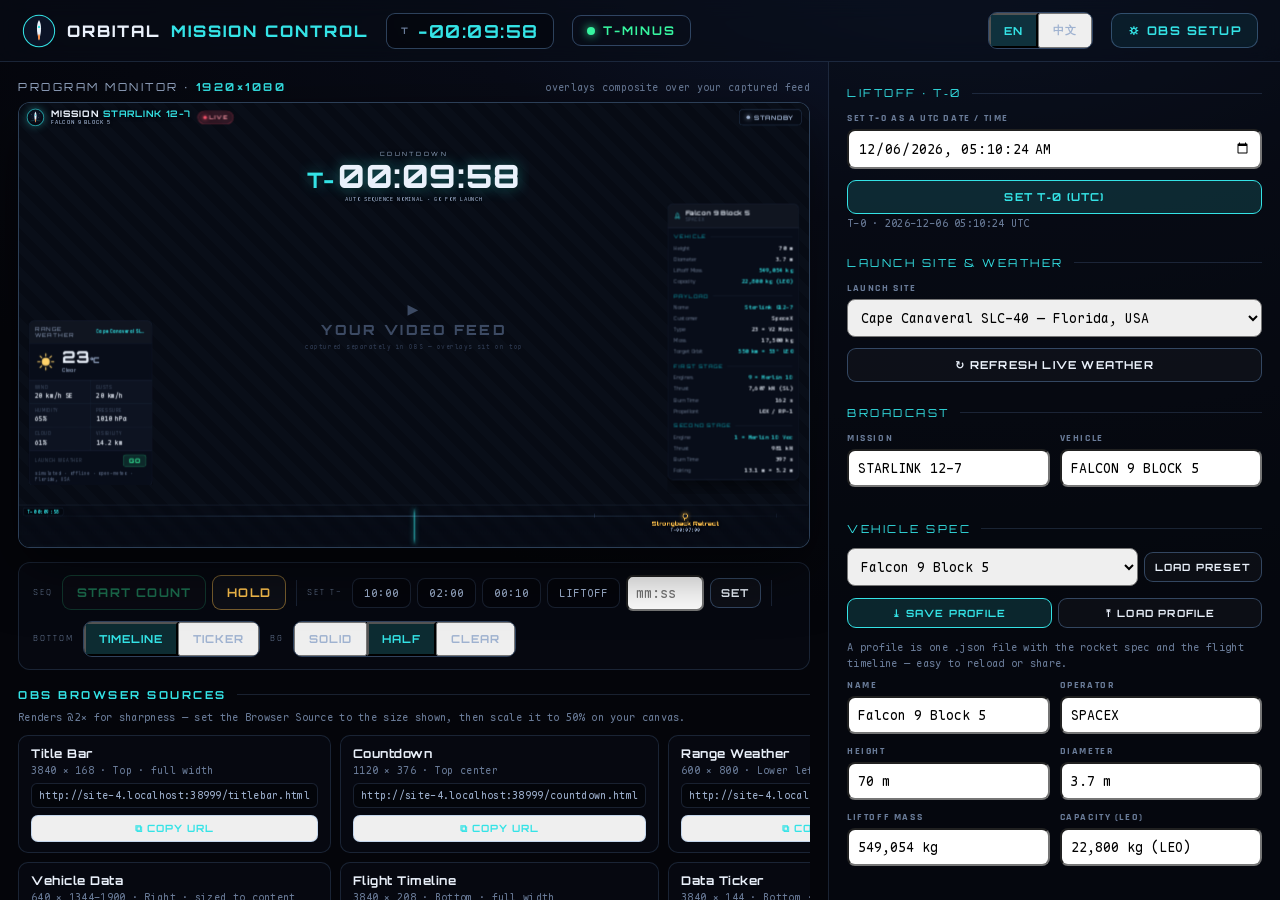
==== commit 6ee8af5a: "Start every app launch from a fresh show Each time the sync server starts, the control panel now dis" ====
--- a/index.html
+++ b/index.html
@@ -330,19 +330,6 @@
      s1eng:'1 × S139 固体芯级',s1thrust:'4,700 千牛',s1burn:'100 秒',s1prop:'HTPB 固体推进剂',
      s2eng:'1 × 维卡斯（GS2）',s2thrust:'800 千牛',s2burn:'150 秒',fairing:'3.4 米 卵形整流罩',
      hasS3:true,s3eng:'1 × CE-7.5 低温上面级',s3thrust:'73.5 千牛',s3burn:'720 秒'}},
-  // Vega-C — four stages: three solids (P120C, Zefiro 40, Zefiro 9) + the liquid, restartable AVUM+ upper stage.
-  // Flies from the ELV pad at Kourou (site key `kourouelv`).
-  {name:'Vega-C',
-   rocket:{name:'Vega-C',operator:'AVIO · ESA',height:'34.8 m',diameter:'3.4 m',mass:'210,000 kg',payload:'2,300 kg (SSO)',
-     s1eng:'1 × P120C (solid)',s1thrust:'4,500 kN',s1burn:'135 s',s1prop:'HTPB (solid)',
-     s2eng:'1 × Zefiro 40 (solid)',s2thrust:'1,304 kN',s2burn:'93 s',fairing:'⌀3.3 m',
-     hasS3:true,s3eng:'1 × Zefiro 9 (solid)',s3thrust:'317 kN',s3burn:'120 s',
-     hasUS:true,usEng:'1 × RD-843 (AVUM+)',usThrust:'2.45 kN',usBurn:'restartable'},
-   zh:{name:'织女星C',operator:'阿维奥 · 欧洲空间局',height:'34.8 米',diameter:'3.4 米',mass:'210,000 千克',payload:'2,300 千克（太阳同步轨道）',
-     s1eng:'1 × P120C 固体发动机',s1thrust:'4,500 千牛',s1burn:'135 秒',s1prop:'HTPB 固体推进剂',
-     s2eng:'1 × Zefiro 40 固体发动机',s2thrust:'1,304 千牛',s2burn:'93 秒',fairing:'⌀3.3 米 整流罩',
-     hasS3:true,s3eng:'1 × Zefiro 9 固体发动机',s3thrust:'317 千牛',s3burn:'120 秒',
-     hasUS:true,usEng:'1 × RD-843（AVUM+ 上面级）',usThrust:'2.45 千牛',usBurn:'可多次点火'}},
 ];
 function buildTemplateSelect(){
   const L=state.lang, sel=$('tpl-select'), cur=sel.value;   // value stays the English key; only the label localizes
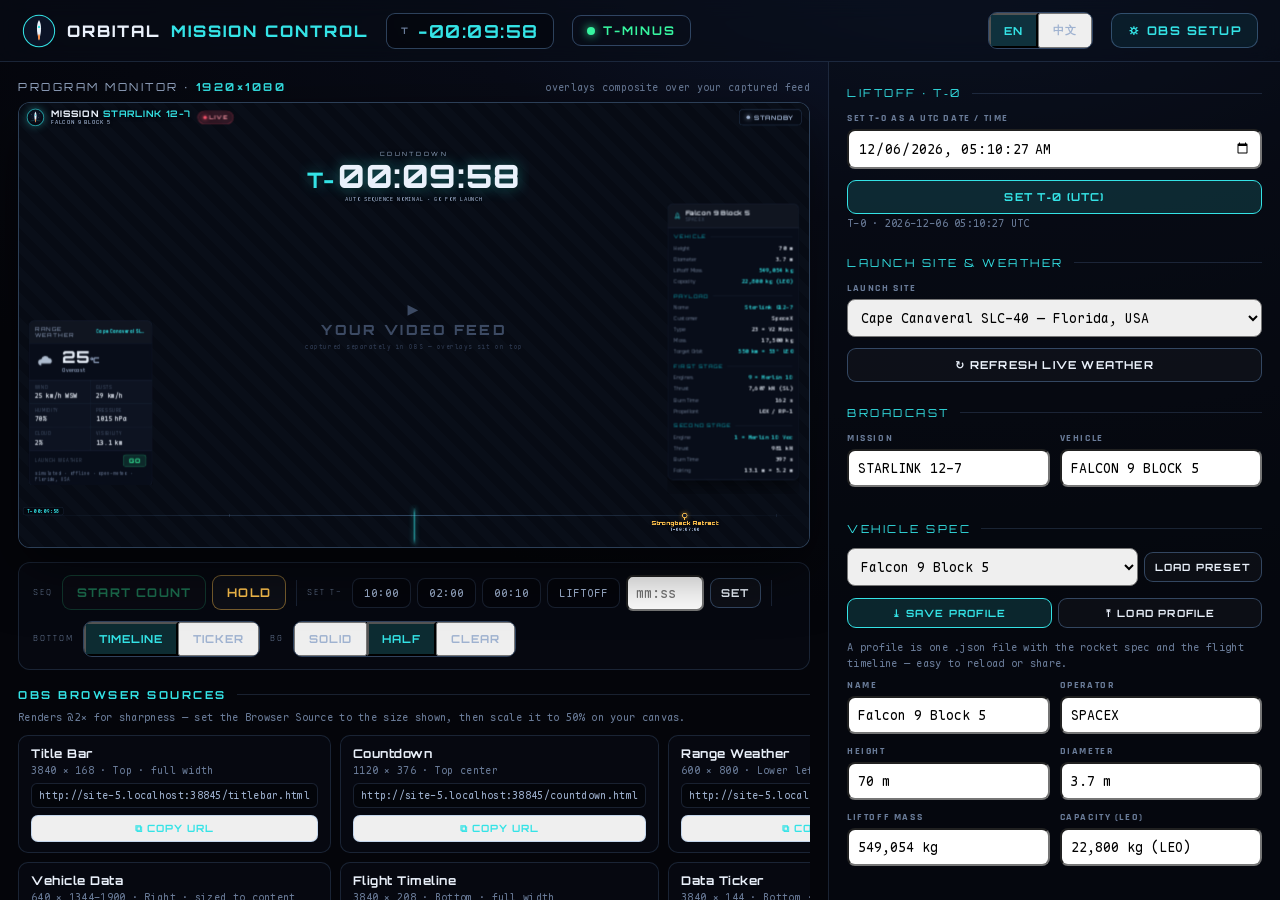
==== commit c60715a6: "Merge pull request #1 from Def9Infinite/feat/fresh-launch-and-vega-c Feat/fresh launch and vega c" ====
--- a/index.html
+++ b/index.html
@@ -330,6 +330,19 @@
      s1eng:'1 × S139 固体芯级',s1thrust:'4,700 千牛',s1burn:'100 秒',s1prop:'HTPB 固体推进剂',
      s2eng:'1 × 维卡斯（GS2）',s2thrust:'800 千牛',s2burn:'150 秒',fairing:'3.4 米 卵形整流罩',
      hasS3:true,s3eng:'1 × CE-7.5 低温上面级',s3thrust:'73.5 千牛',s3burn:'720 秒'}},
+  // Vega-C — four stages: three solids (P120C, Zefiro 40, Zefiro 9) + the liquid, restartable AVUM+ upper stage.
+  // Flies from the ELV pad at Kourou (site key `kourouelv`).
+  {name:'Vega-C',
+   rocket:{name:'Vega-C',operator:'AVIO · ESA',height:'34.8 m',diameter:'3.4 m',mass:'210,000 kg',payload:'2,300 kg (SSO)',
+     s1eng:'1 × P120C (solid)',s1thrust:'4,500 kN',s1burn:'135 s',s1prop:'HTPB (solid)',
+     s2eng:'1 × Zefiro 40 (solid)',s2thrust:'1,304 kN',s2burn:'93 s',fairing:'⌀3.3 m',
+     hasS3:true,s3eng:'1 × Zefiro 9 (solid)',s3thrust:'317 kN',s3burn:'120 s',
+     hasUS:true,usEng:'1 × RD-843 (AVUM+)',usThrust:'2.45 kN',usBurn:'restartable'},
+   zh:{name:'织女星C',operator:'阿维奥 · 欧洲空间局',height:'34.8 米',diameter:'3.4 米',mass:'210,000 千克',payload:'2,300 千克（太阳同步轨道）',
+     s1eng:'1 × P120C 固体发动机',s1thrust:'4,500 千牛',s1burn:'135 秒',s1prop:'HTPB 固体推进剂',
+     s2eng:'1 × Zefiro 40 固体发动机',s2thrust:'1,304 千牛',s2burn:'93 秒',fairing:'⌀3.3 米 整流罩',
+     hasS3:true,s3eng:'1 × Zefiro 9 固体发动机',s3thrust:'317 千牛',s3burn:'120 秒',
+     hasUS:true,usEng:'1 × RD-843（AVUM+ 上面级）',usThrust:'2.45 千牛',usBurn:'可多次点火'}},
 ];
 function buildTemplateSelect(){
   const L=state.lang, sel=$('tpl-select'), cur=sel.value;   // value stays the English key; only the label localizes
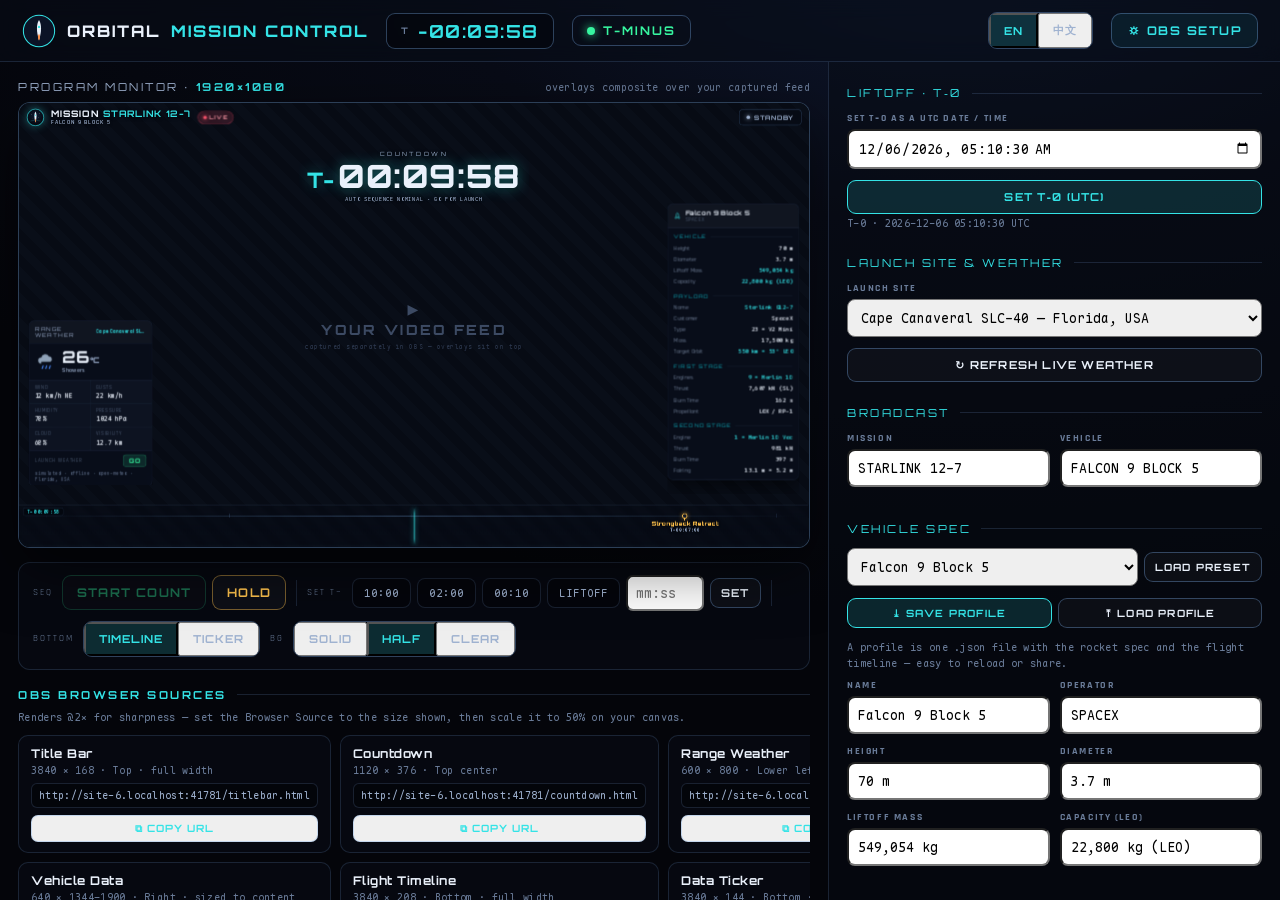
==== commit bf804b79: "Revert "Start every app launch from a fresh show" This reverts commit 6ee8af5 (merged in #1). The co" ====
--- a/index.html
+++ b/index.html
@@ -516,18 +516,8 @@
 window.addEventListener('keydown',e=>{ if(e.target.tagName==='INPUT'||e.target.tagName==='SELECT') return; if(e.code==='Space'){ e.preventDefault(); $('btn-hold').click(); } if(e.key==='t'||e.key==='T'){ setBottom(state.bottomView==='timeline'?'ticker':'timeline'); } if(e.key==='Escape') $('scrim').classList.remove('on'); });
 
 /* ---- init ---- */
-async function init(){
-  // Every launch of the app starts a clean show: new T-0, stock rocket, stock timeline, default
-  // site — nothing carried over from the last stream. Reloading the panel *during* a run is not a
-  // launch, so an accidental refresh mid-broadcast keeps the live countdown intact.
-  let freshLaunch=false;
-  try{ freshLaunch=await isNewLaunch(); }catch(e){}
-  if(freshLaunch){
-    const lang=state.lang;                       // language is an operator preference, not show data
-    clearPersistedState();
-    state=defaultState(); state.lang=lang;
-    state.clock=clkSetCountdown(600);            // brand-new T-0, ten minutes out
-  } else if(state.clock.mode==='idle') state.clock=clkSetCountdown(600); // looks live on first open
+function init(){
+  if(state.clock.mode==='idle') state.clock=clkSetCountdown(600); // looks live on first open
   buildSiteSelect(); fillForms(); bindForms(); buildEventEditor(); buildSources(); buildTemplateSelect();
   state.tlBg=bgLevel(state); ['solid','half','clear'].forEach(l=>$('bg-'+l).classList.toggle('on', l===state.tlBg));
   applyI18n(document, state.lang);
@@ -538,7 +528,6 @@
   setInterval(refreshWeather,120000);
   setInterval(()=>pushState(state), 3000);   // heartbeat: re-push so a restarted server / newly-added OBS source catches up
   syncStartLabel(); updateScale(); tickHeader();
-  if(freshLaunch) toast(tr('c_freshlaunch', state.lang));
 }
 init();
 </script>
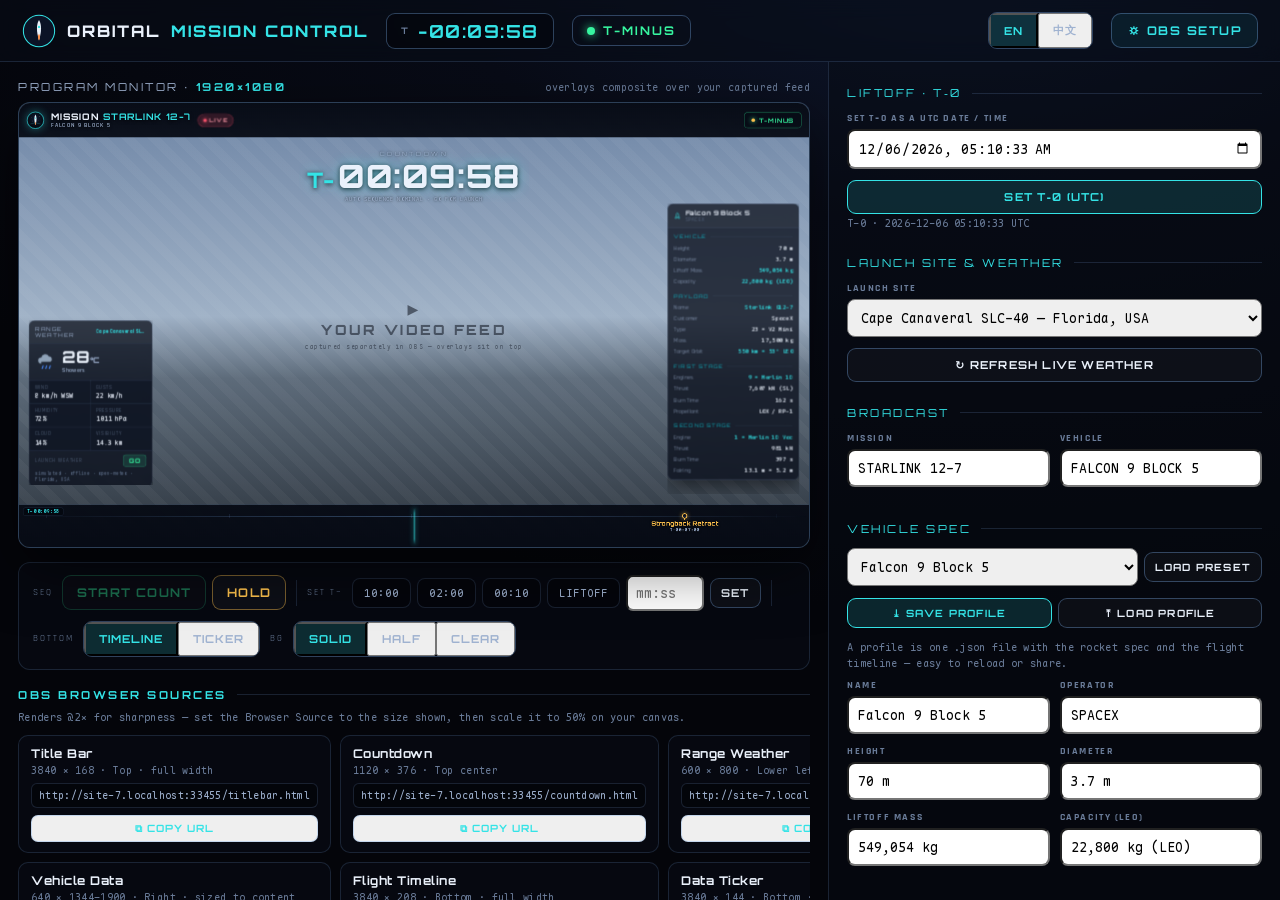
==== commit 887ca559: "Make title bar and bottom bar opaque; fix BG setting not applying The panel's BG control (SOLID / HA" ====
--- a/index.html
+++ b/index.html
@@ -40,10 +40,12 @@
 .monitor-cap .legend{font-size:10px;color:var(--txt-faint);font-family:var(--mono)}
 .monitor{position:relative;width:100%;aspect-ratio:16/9;border:1px solid var(--line-strong);border-radius:12px;overflow:hidden;background:#020306;box-shadow:0 20px 60px rgba(0,0,0,.5)}
 .stage1080{position:absolute;top:0;left:0;width:1920px;height:1080px;transform-origin:top left}
+/* stand-in for the captured video. A mid-tone "footage" backdrop (sky → pad → ground) instead of
+   near-black, so the overlays' BG levels (SOLID / HALF / CLEAR) are actually visible in the preview. */
 .feed-note{position:absolute;inset:0;display:flex;flex-direction:column;align-items:center;justify-content:center;gap:10px;
-  background:repeating-linear-gradient(45deg,#070b14,#070b14 22px,#090e18 22px,#090e18 44px);
-  color:#3c4a63;font-family:var(--display);font-weight:800;letter-spacing:6px;font-size:34px;text-align:center}
-.feed-note small{font-family:var(--mono);font-weight:400;letter-spacing:2px;font-size:15px;color:#2f3b52}
+  background:repeating-linear-gradient(45deg,rgba(255,255,255,.035) 0 22px,transparent 22px 44px),linear-gradient(180deg,#6f86a6 0%,#9fb1c6 48%,#5d6b7a 62%,#2c343d 100%);
+  color:rgba(12,18,30,.55);font-family:var(--display);font-weight:800;letter-spacing:6px;font-size:34px;text-align:center}
+.feed-note small{font-family:var(--mono);font-weight:400;letter-spacing:2px;font-size:15px;color:rgba(12,18,30,.5)}
 .ov{position:absolute;border:0;background:transparent;pointer-events:none}
 .ov.hidden{display:none}
 
--- a/styles.css
+++ b/styles.css
@@ -41,21 +41,6 @@
 /* ==================== TITLE BAR ==================== */
 .titlebar{display:flex;align-items:center;gap:16px;padding:12px 18px;width:100%}
 .patch{width:44px;height:44px;flex:none;filter:drop-shadow(0 0 10px rgba(52,227,230,.4))}
-.patch-img{border-radius:50%;object-fit:cover;border:2px solid var(--cyan);background:#060912}
-/* launch window + hold/abort reason (countdown.html) */
-.cd-window{margin-top:10px;font-family:var(--mono);font-size:13px;letter-spacing:1px;color:var(--txt-dim);text-shadow:0 1px 6px rgba(0,0,0,.9)}
-.cd-window .wl{font-family:var(--display);font-weight:700;letter-spacing:2px;color:var(--cyan);margin-right:6px}
-.cd-window.closing{color:var(--nogo)}.cd-window.closing .wl{color:var(--nogo)}
-.cd-holdreason{display:none;margin:8px auto 0;max-width:92%;font-family:var(--display);font-weight:700;font-size:14px;letter-spacing:1px;color:var(--hold);text-shadow:0 1px 6px rgba(0,0,0,.9)}
-/* launch commit criteria (weather.html) */
-.wx-crit-head{margin-top:14px;font-family:var(--display);font-size:12px;letter-spacing:2.5px;color:var(--txt-faint);text-transform:uppercase}
-.wx-criteria{margin-top:8px;display:flex;flex-direction:column;gap:6px}
-.wxc-row{display:flex;align-items:center;gap:8px}
-.wxc-k{font-family:var(--display);font-size:14px;font-weight:600;color:var(--txt);flex:1}
-.wxc-d{font-family:var(--mono);font-size:12px;color:var(--txt-faint)}
-.wxc-s{font-family:var(--display);font-weight:800;font-size:11px;letter-spacing:1.5px;padding:3px 9px;border-radius:6px}
-.wxc-s.go{color:var(--go);background:rgba(55,245,160,.12);border:1px solid rgba(55,245,160,.4)}
-.wxc-s.nogo{color:var(--nogo);background:rgba(255,85,110,.12);border:1px solid rgba(255,85,110,.4)}
 .tb-titles{min-width:0}
 .tb-mission{font-family:var(--display);font-weight:800;font-size:22px;letter-spacing:2px;white-space:nowrap;text-shadow:0 2px 8px rgba(0,0,0,.8)}
 .tb-mission b{color:var(--cyan)}
@@ -65,16 +50,12 @@
 @keyframes blink{0%,55%{opacity:1}70%,100%{opacity:.25}}
 .tb-spacer{flex:1}
 .status-pill{display:flex;align-items:center;gap:9px;padding:9px 17px;border-radius:10px;border:1px solid var(--line-strong);background:rgba(8,12,22,.62);backdrop-filter:blur(8px);font-family:var(--display);font-weight:700;font-size:15px;letter-spacing:2px;transition:.3s}
-.status-pill .sdot{width:9px;height:9px;border-radius:50%;background:currentColor;box-shadow:0 0 12px currentColor}
+.status-pill .sdot{width:9px;height:9px;border-radius:50%;background:var(--hold);box-shadow:0 0 12px currentColor}
 .status-pill.go{border-color:rgba(55,245,160,.5);color:var(--go)}
 .status-pill.count{border-color:var(--line-strong);color:var(--cyan)}
 .status-pill.flight{border-color:rgba(74,140,255,.5);color:#9cc0ff}
 .status-pill.hold{border-color:rgba(255,194,77,.6);color:var(--hold)}
 .status-pill.standby{color:var(--txt-dim)}
-.status-pill.scrub{border-color:rgba(255,138,61,.55);color:var(--orange)}
-.status-pill.success{border-color:rgba(55,245,160,.55);color:var(--go)}
-.status-pill.destroyed{border-color:rgba(255,85,110,.6);color:var(--nogo)}
-.status-pill.destroyed .sdot{animation:blink 1.1s infinite}
 
 /* ==================== COUNTDOWN ==================== */
 .countdown{display:flex;flex-direction:column;align-items:center;justify-content:center;height:100%;width:100%;text-align:center;padding:8px}
@@ -152,9 +133,15 @@
 .tl-playhead{position:absolute;top:6px;bottom:6px;width:2px;left:50%;background:linear-gradient(180deg,transparent,var(--cyan) 16%,var(--cyan) 84%,transparent);z-index:5;box-shadow:0 0 12px var(--cyan)}
 .tl-now{position:absolute;top:6px;left:10px;z-index:6;font-family:var(--mono);font-size:11px;font-weight:700;color:var(--cyan);letter-spacing:1px;background:rgba(4,7,14,.72);padding:2px 8px;border-radius:5px;border:1px solid var(--line)}
 
-/* bottom-band background levels (timeline + ticker) */
-.timeline.bg-solid,.ticker.bg-solid{background:linear-gradient(0deg,rgba(6,10,20,.97),rgba(6,10,20,.85));backdrop-filter:blur(6px);border-top:1px solid var(--line)}
-.timeline.bg-half,.ticker.bg-half{background:linear-gradient(0deg,rgba(6,10,20,.6),rgba(6,10,20,.28));backdrop-filter:blur(4px);border-top:1px solid var(--line)}
+/* bar background levels — title bar + bottom band (timeline / ticker), driven by the panel's BG control.
+   SOLID is near-opaque so the bars read cleanly over any footage; HALF lets the video show through;
+   CLEAR drops the backing entirely (text keeps its shadow). */
+.titlebar{min-height:100%;box-sizing:border-box}
+.titlebar.bg-solid{background:linear-gradient(180deg,rgba(6,10,20,.98),rgba(6,10,20,.94));border-bottom:1px solid var(--line-strong)}
+.titlebar.bg-half{background:linear-gradient(180deg,rgba(6,10,20,.7),rgba(6,10,20,.45));backdrop-filter:blur(4px);border-bottom:1px solid var(--line)}
+.titlebar.bg-clear{background:transparent;border-bottom:1px solid transparent}
+.timeline.bg-solid,.ticker.bg-solid{background:linear-gradient(0deg,rgba(6,10,20,.98),rgba(6,10,20,.94));border-top:1px solid var(--line-strong)}
+.timeline.bg-half,.ticker.bg-half{background:linear-gradient(0deg,rgba(6,10,20,.7),rgba(6,10,20,.45));backdrop-filter:blur(4px);border-top:1px solid var(--line)}
 .timeline.bg-clear,.ticker.bg-clear{background:transparent;backdrop-filter:none;border-top:1px solid rgba(120,160,220,.14)}
 
 /* ==================== TICKER ==================== */
